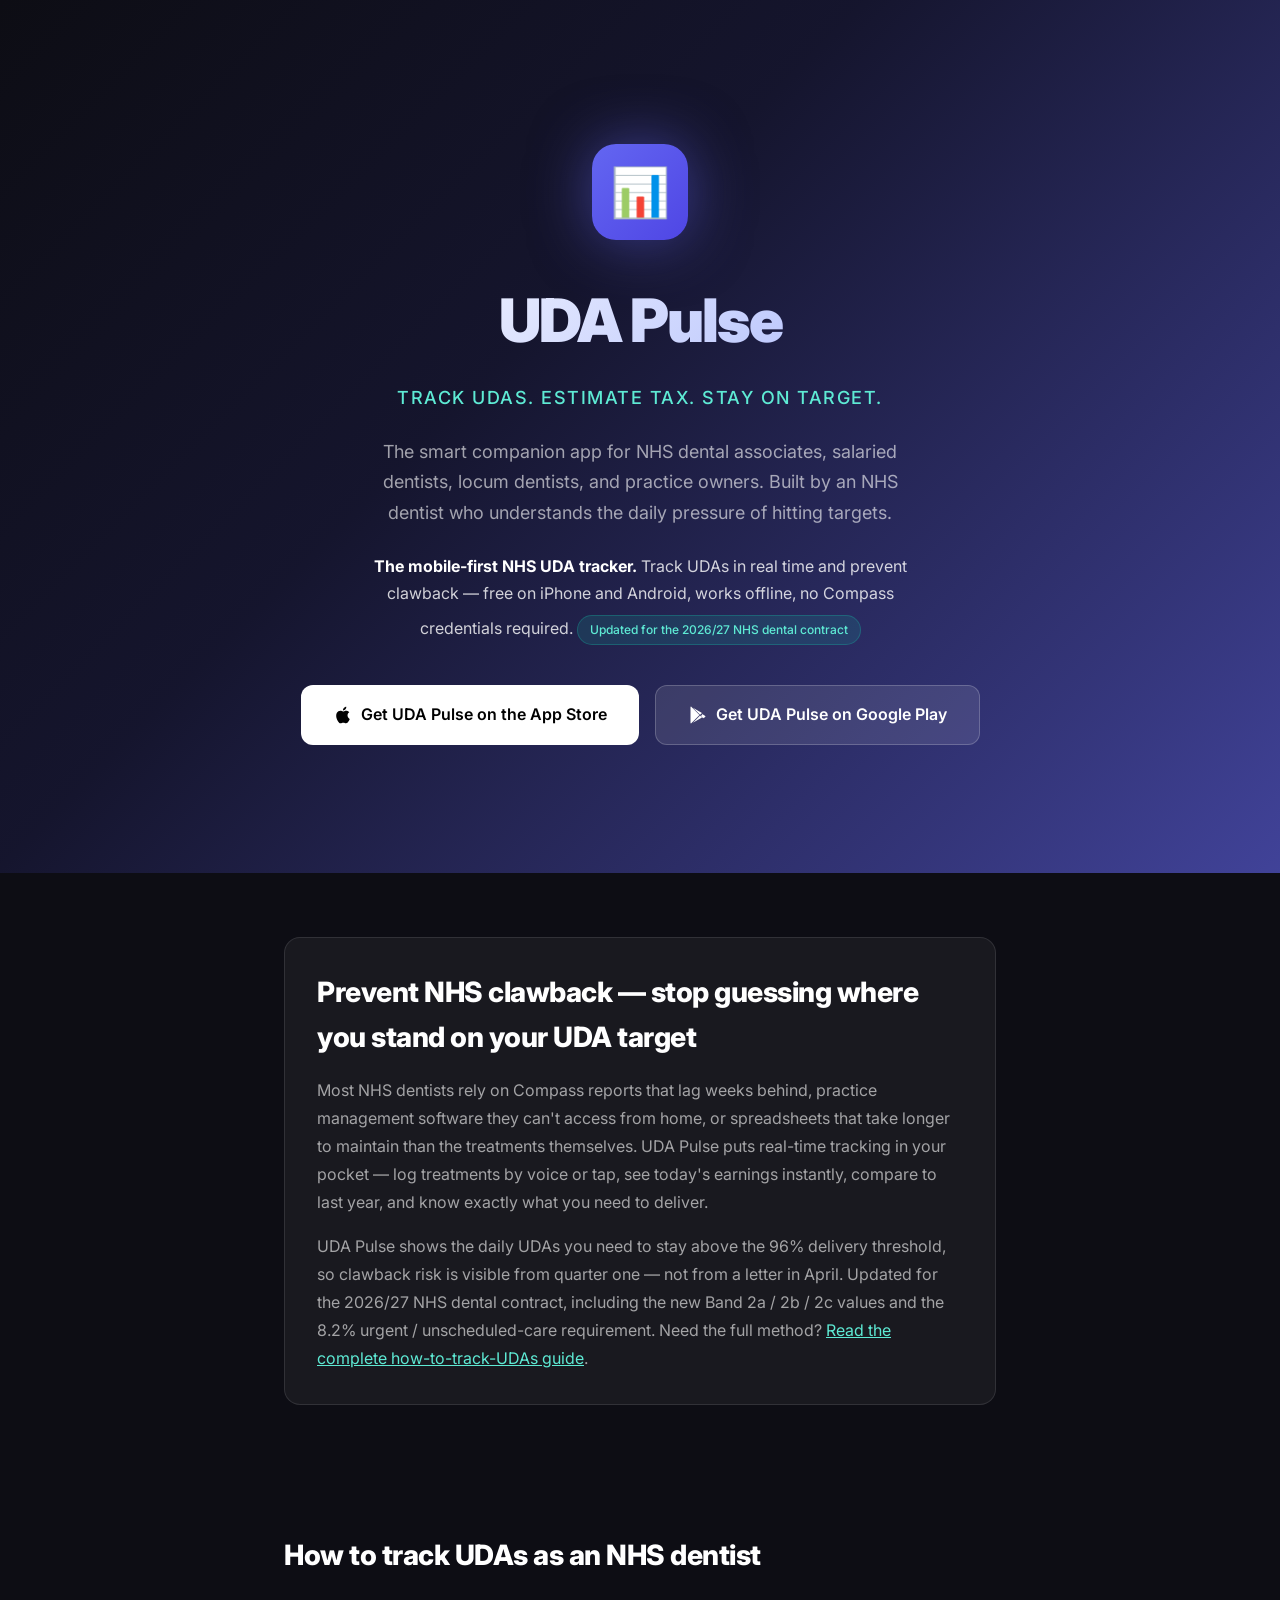
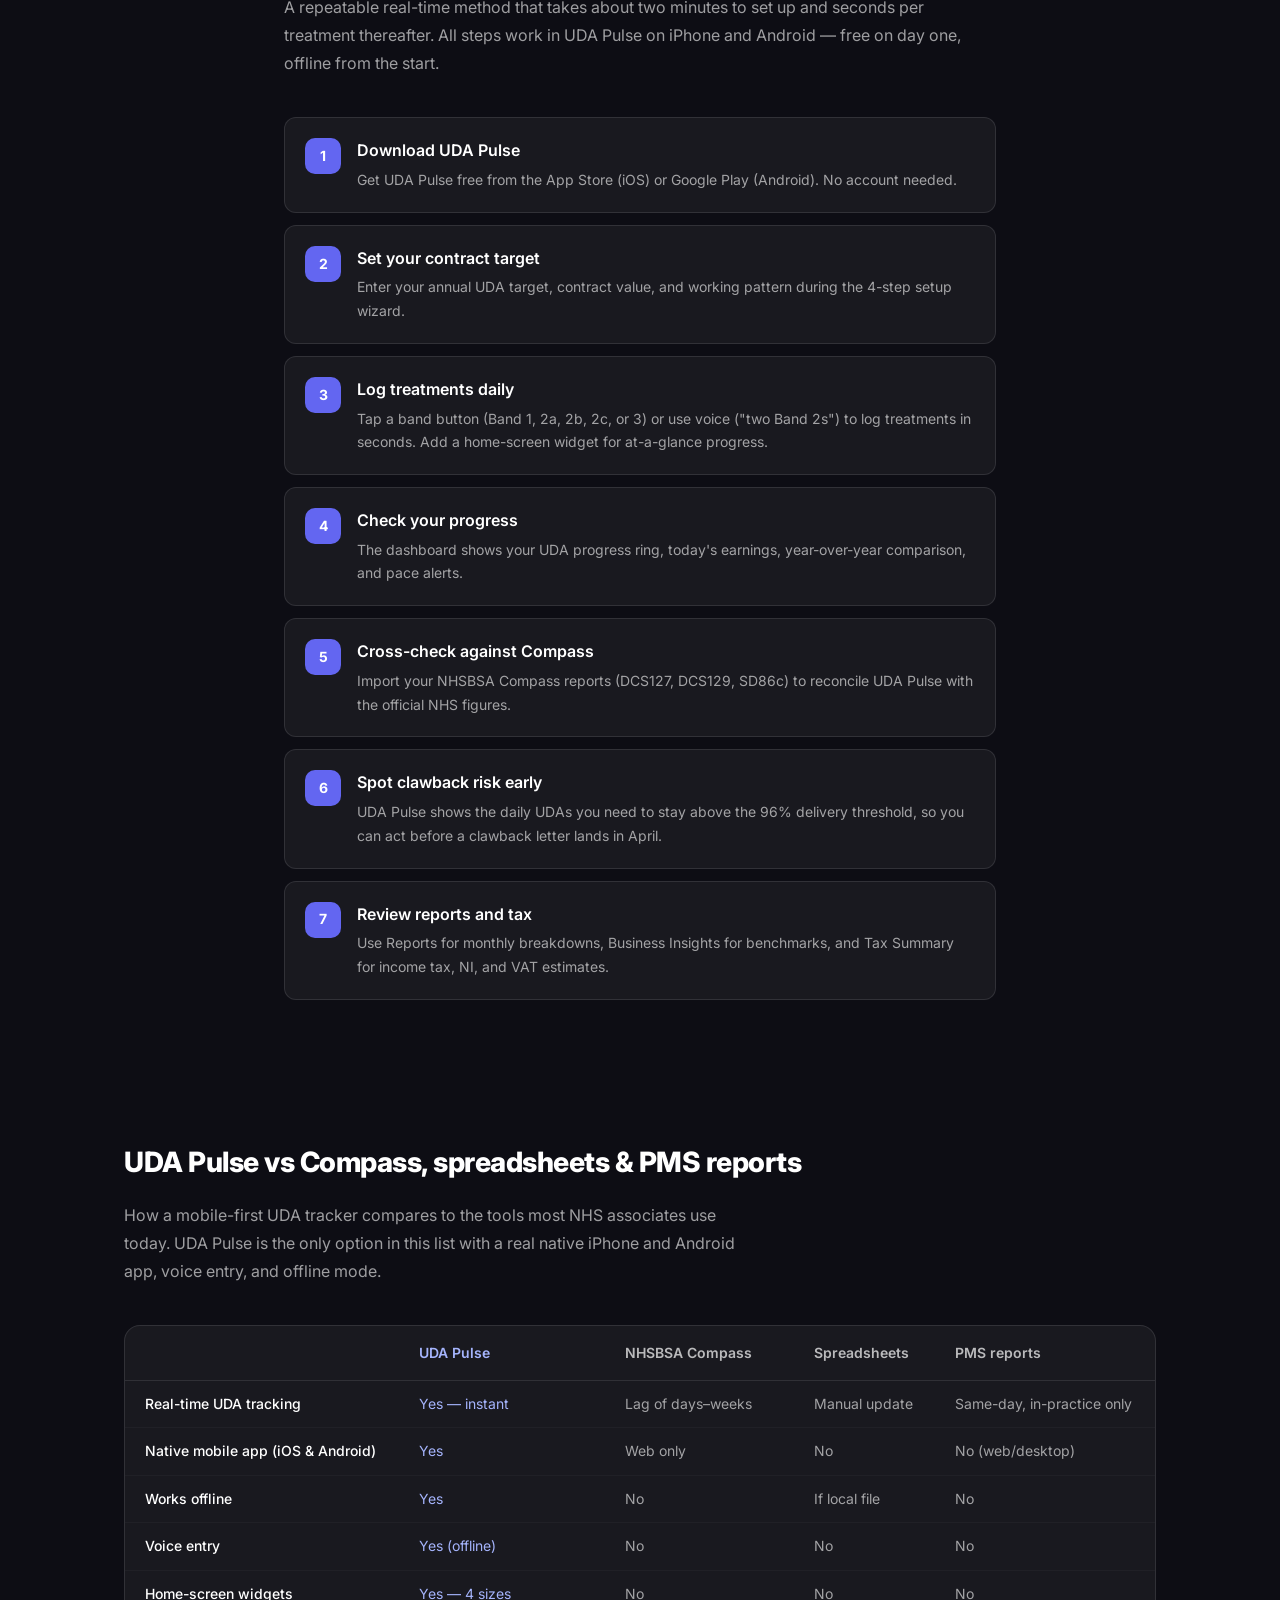
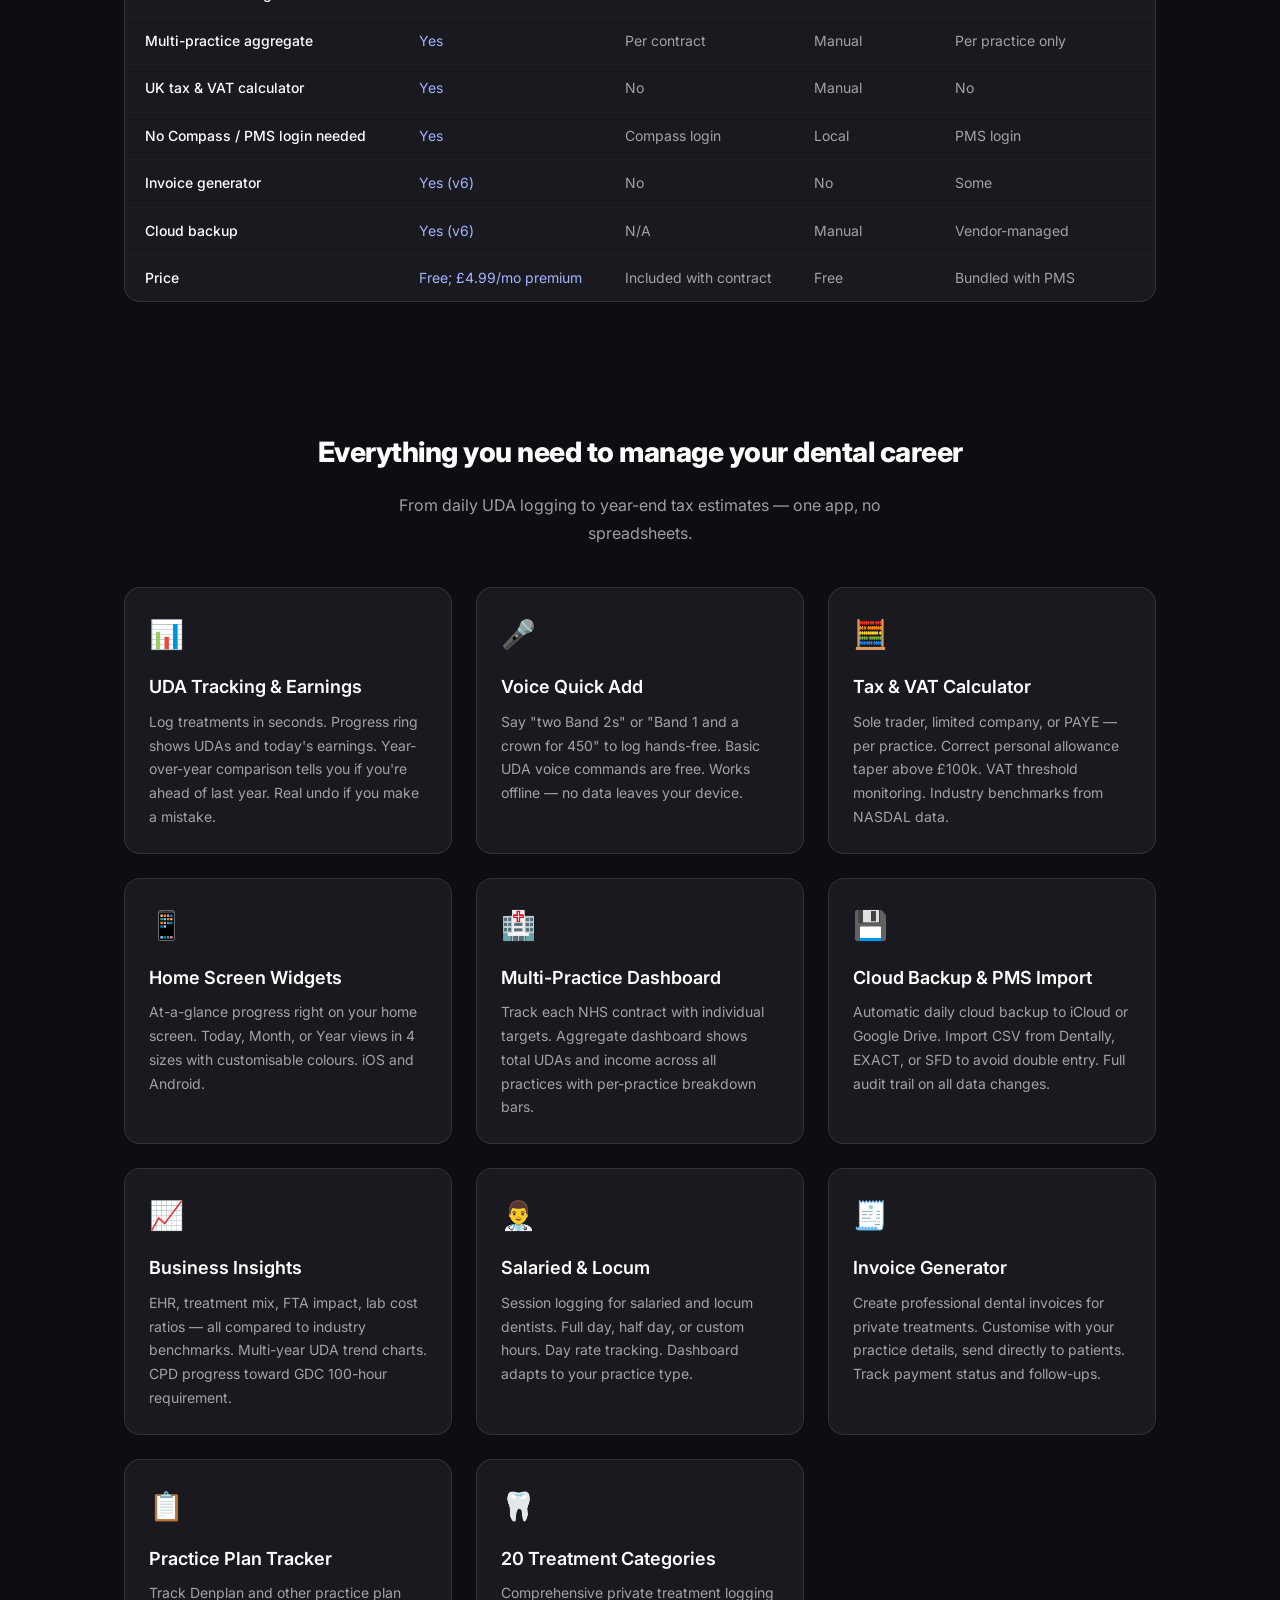
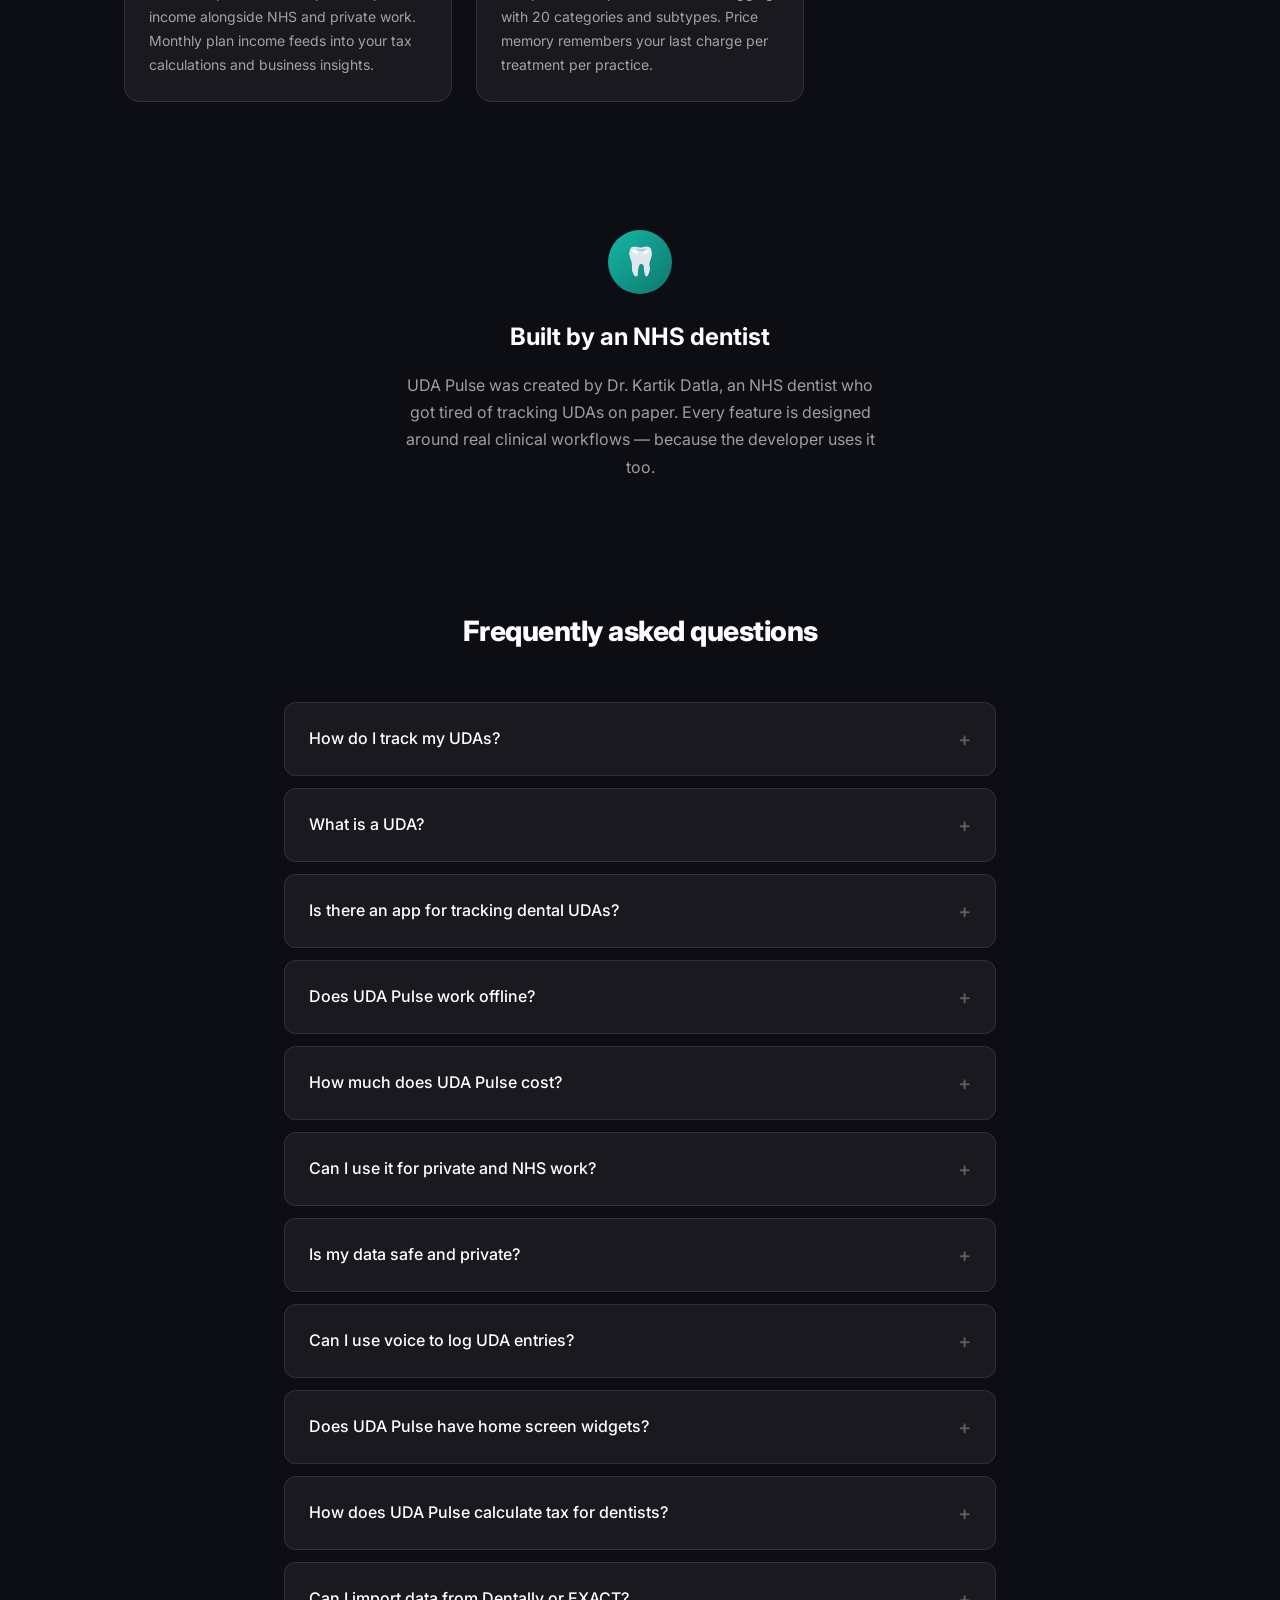
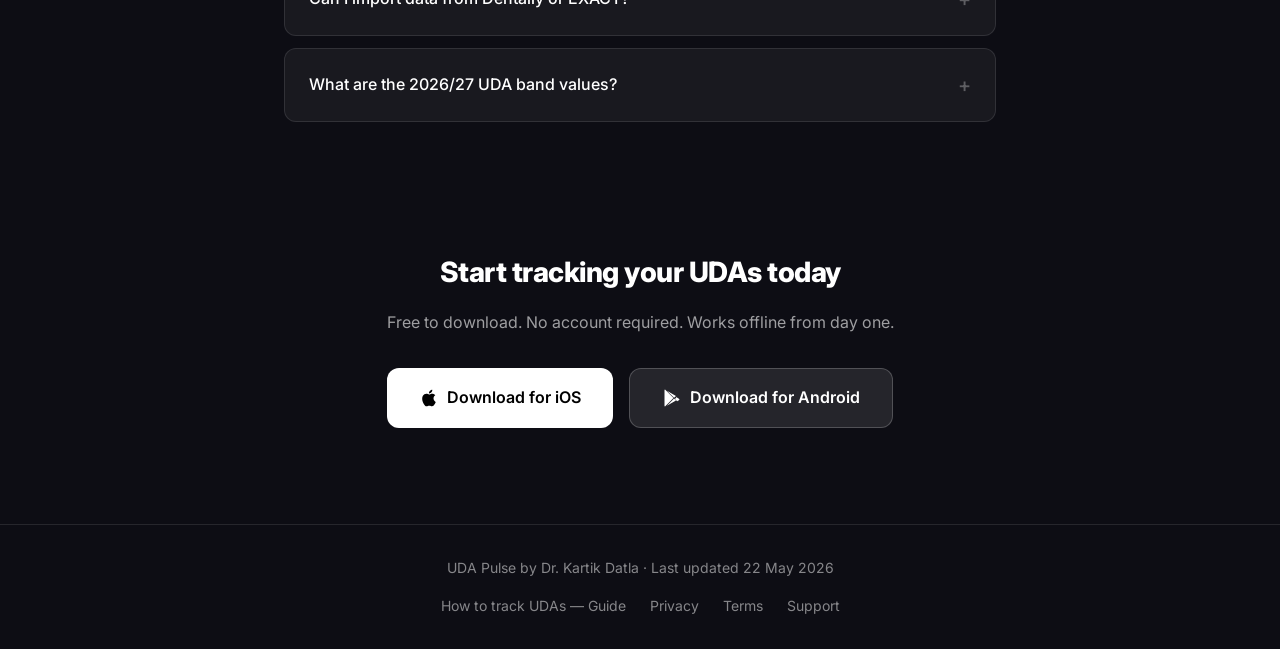
==== index.html @ 6c953e85 "feat: create standalone udapulse.co.uk website Static HTML site with landing page, user guide, priva" ====
<!DOCTYPE html>
<html lang="en-GB">
<head>
<meta charset="UTF-8">
<meta name="viewport" content="width=device-width, initial-scale=1.0">
<title>UDA Tracker for NHS Dentists — Track UDAs, Prevent Clawback | UDA Pulse</title>
<meta name="description" content="The free mobile-first UDA tracker for NHS dentists. Track UDAs in real time, prevent clawback, log treatments by voice, and estimate tax. iPhone & Android. Updated for the 2026/27 NHS dental contract.">
<meta name="keywords" content="UDA tracker, UDA tracker app, NHS UDA tracker, how to track UDAs, track UDAs, UDA tracking app, NHS dentist app, NHS UDA target tracker, dental UDA app, NHS clawback calculator, prevent UDA clawback, Compass UDA tracker, NHSBSA Compass, FP17 tracker, Units of Dental Activity, dental activity tracker, UDA calculator, NHS dental contract 2026, Band 2a Band 2b Band 2c UDA, dentist income tracker, locum dentist app, salaried dentist app, dental tax calculator UK, dentist voice entry, dental practice management, dentist tax estimation, dental CPD tracker, dental mileage tracker, dentist widget iOS Android, NASDAL benchmarks dental, Dentally EXACT import, dental invoice generator, practice plan tracker, Denplan tracker, dental cloud backup">
<link rel="canonical" href="https://udapulse.co.uk">

<!-- Open Graph -->
<meta property="og:title" content="UDA Tracker for NHS Dentists — Track UDAs, Prevent Clawback | UDA Pulse">
<meta property="og:description" content="The free mobile-first UDA tracker for NHS dentists. Track UDAs in real time, prevent clawback, log treatments by voice, and estimate tax. iPhone & Android. Updated for the 2026/27 NHS dental contract.">
<meta property="og:url" content="https://udapulse.co.uk">
<meta property="og:site_name" content="UDA Pulse">
<meta property="og:type" content="website">
<meta property="og:locale" content="en_GB">

<!-- Twitter Card -->
<meta name="twitter:card" content="summary_large_image">
<meta name="twitter:title" content="UDA Tracker for NHS Dentists — Track UDAs, Prevent Clawback | UDA Pulse">
<meta name="twitter:description" content="Free mobile-first UDA tracker: real-time UDA tracking, voice logging, home-screen widgets, and tax estimation. For NHS associates, locum & salaried dentists. iPhone & Android.">

<link rel="stylesheet" href="/css/style.css">

<!-- JSON-LD Structured Data -->
<script type="application/ld+json">
{
  "@context": "https://schema.org",
  "@type": "SoftwareApplication",
  "name": "UDA Pulse",
  "applicationCategory": "HealthApplication",
  "applicationSubCategory": "Medical",
  "softwareVersion": "6.0.0",
  "operatingSystem": "iOS",
  "downloadUrl": "https://apps.apple.com/us/app/uda-pulse/id6757474721",
  "installUrl": "https://apps.apple.com/us/app/uda-pulse/id6757474721",
  "author": {
    "@type": "Person",
    "name": "Dr. Kartik Datla",
    "jobTitle": "Dentist & Software Developer",
    "url": "https://udapulse.co.uk"
  },
  "description": "Free mobile app for NHS dentists to track UDA delivery with voice entry, home screen widgets, tax estimation (income tax, NI, VAT), industry benchmarks, invoices, practice plans, cloud backup, and 20 treatment categories. Supports NHS associates, locum dentists, salaried dentists, and mixed/private practitioners in England. Updated for 2026/27 NHS dental contract.",
  "offers": {
    "@type": "Offer",
    "price": "0",
    "priceCurrency": "GBP"
  },
  "featureList": [
    "UDA tracking with progress ring and today's earnings",
    "Voice Quick Add — say \"two Band 2s\" to log hands-free",
    "Tax calculator with personal allowance taper and VAT monitoring",
    "Home screen widgets in 4 sizes with custom colours",
    "Year-over-year comparison and multi-year trend charts",
    "Industry benchmarks from NASDAL data",
    "Automatic daily cloud backup with PMS CSV import",
    "Multi-practice dashboard with aggregate stats",
    "NHSBSA Compass report import",
    "Salaried and locum session logging",
    "Offline-first with local data storage",
    "Dental invoice generator",
    "Practice plan tracker (Denplan etc)",
    "20 private treatment categories",
    "Cloud backup and restore"
  ]
}
</script>
<script type="application/ld+json">
{
  "@context": "https://schema.org",
  "@type": "SoftwareApplication",
  "name": "UDA Pulse",
  "applicationCategory": "HealthApplication",
  "applicationSubCategory": "Medical",
  "softwareVersion": "6.0.0",
  "operatingSystem": "Android",
  "downloadUrl": "https://play.google.com/store/apps/details?id=com.kartikdatla.udapulse",
  "installUrl": "https://play.google.com/store/apps/details?id=com.kartikdatla.udapulse",
  "author": {
    "@type": "Person",
    "name": "Dr. Kartik Datla",
    "jobTitle": "Dentist & Software Developer",
    "url": "https://udapulse.co.uk"
  },
  "description": "Free mobile app for NHS dentists to track UDA delivery with voice entry, home screen widgets, tax estimation (income tax, NI, VAT), industry benchmarks, invoices, practice plans, cloud backup, and 20 treatment categories. Supports NHS associates, locum dentists, salaried dentists, and mixed/private practitioners in England. Updated for 2026/27 NHS dental contract.",
  "offers": {
    "@type": "Offer",
    "price": "0",
    "priceCurrency": "GBP"
  }
}
</script>
<script type="application/ld+json">
{
  "@context": "https://schema.org",
  "@type": "MobileApplication",
  "name": "UDA Pulse",
  "applicationCategory": "HealthApplication",
  "applicationSubCategory": "Medical",
  "softwareVersion": "6.0.0",
  "operatingSystem": "iOS, Android",
  "downloadUrl": ["https://apps.apple.com/us/app/uda-pulse/id6757474721", "https://play.google.com/store/apps/details?id=com.kartikdatla.udapulse"],
  "installUrl": ["https://apps.apple.com/us/app/uda-pulse/id6757474721", "https://play.google.com/store/apps/details?id=com.kartikdatla.udapulse"],
  "inLanguage": "en-GB",
  "author": {
    "@type": "Person",
    "name": "Dr. Kartik Datla",
    "jobTitle": "Dentist & Software Developer",
    "url": "https://udapulse.co.uk"
  },
  "audience": {
    "@type": "Audience",
    "audienceType": "NHS dental associates, locum dentists, salaried dentists, NHS practice owners"
  }
}
</script>
<script type="application/ld+json">
{
  "@context": "https://schema.org",
  "@type": "Organization",
  "@id": "https://udapulse.co.uk/#org",
  "name": "UDA Pulse",
  "url": "https://udapulse.co.uk",
  "logo": "https://udapulse.co.uk/icon.png",
  "sameAs": ["https://apps.apple.com/us/app/uda-pulse/id6757474721", "https://play.google.com/store/apps/details?id=com.kartikdatla.udapulse"],
  "founder": {
    "@type": "Person",
    "name": "Dr. Kartik Datla",
    "jobTitle": "NHS Dentist & Software Developer",
    "url": "https://udapulse.co.uk"
  }
}
</script>
<script type="application/ld+json">
{
  "@context": "https://schema.org",
  "@type": "BreadcrumbList",
  "itemListElement": [
    {"@type": "ListItem", "position": 1, "name": "Home", "item": "https://udapulse.co.uk/"}
  ]
}
</script>
<script type="application/ld+json">
{
  "@context": "https://schema.org",
  "@type": "FAQPage",
  "mainEntity": [
    {
      "@type": "Question",
      "name": "How do I track my UDAs?",
      "acceptedAnswer": {
        "@type": "Answer",
        "text": "Download UDA Pulse for free on iOS or Android. Set your annual UDA target and contract details, then log each treatment as you complete it. The app calculates your UDA delivery in real time with a progress ring showing where you stand against your target."
      }
    },
    {
      "@type": "Question",
      "name": "What is a UDA?",
      "acceptedAnswer": {
        "@type": "Answer",
        "text": "A Unit of Dental Activity (UDA) is the measure used by the NHS to value dental treatments in England. Band 1 treatments generate 1 UDA, Band 2 generates 3 UDAs (with Band 2a/2b/2c sub-bands introduced from 25 November 2022), and Band 3 generates 12 UDAs. NHS dental associates are typically contracted to deliver a set number of UDAs per year."
      }
    },
    {
      "@type": "Question",
      "name": "Is there an app for tracking dental UDAs?",
      "acceptedAnswer": {
        "@type": "Answer",
        "text": "Yes. UDA Pulse is a free mobile app built specifically for NHS dentists to track UDA delivery. It supports NHS associates, locum dentists, salaried dentists, and mixed/private practitioners. Available on both iOS (App Store) and Android (Google Play)."
      }
    },
    {
      "@type": "Question",
      "name": "Does UDA Pulse work offline?",
      "acceptedAnswer": {
        "@type": "Answer",
        "text": "Yes. UDA Pulse stores all data locally on your device with no account or internet connection required. Your data never leaves your phone. You can export reports as CSV or PDF at any time."
      }
    },
    {
      "@type": "Question",
      "name": "How much does UDA Pulse cost?",
      "acceptedAnswer": {
        "@type": "Answer",
        "text": "UDA Pulse is free to download and use. Core features including UDA logging, voice entry for NHS bands, dashboard with today's earnings, and expense tracking are all free. Premium features like multi-practice, business insights, industry benchmarks, automatic backup, and PMS import are available for \u00a34.99/month."
      }
    },
    {
      "@type": "Question",
      "name": "Can I use it for private and NHS work?",
      "acceptedAnswer": {
        "@type": "Answer",
        "text": "Yes. UDA Pulse supports NHS, mixed, and private practice types. Track private income alongside NHS UDA delivery, log expenses by HMRC category, and get separate tax calculations for each practice based on your entity type."
      }
    },
    {
      "@type": "Question",
      "name": "Is my data safe and private?",
      "acceptedAnswer": {
        "@type": "Answer",
        "text": "Yes. All data is stored locally on your device — nothing is sent to the cloud. No account is required and no patient data is collected. Premium users get automatic daily backups to their device's cloud-synced folder (iCloud/Google Drive). UDA Pulse complies with UK GDPR. You can export or delete your data at any time."
      }
    },
    {
      "@type": "Question",
      "name": "Can I use voice to log UDA entries?",
      "acceptedAnswer": {
        "@type": "Answer",
        "text": "Yes. UDA Pulse has built-in voice entry that works offline. Say \"Band 2\" or \"three Band 1s\" to log NHS treatments hands-free. Basic UDA voice commands are free for all users. Premium unlocks voice for private entries and batch commands like \"two Band 2s and a crown for 450\"."
      }
    },
    {
      "@type": "Question",
      "name": "Does UDA Pulse have home screen widgets?",
      "acceptedAnswer": {
        "@type": "Answer",
        "text": "Yes. UDA Pulse offers home screen widgets for both iOS and Android in 4 sizes. Choose between Today, This Month, or This Year views. Widgets show your UDA progress ring, earnings, and pace status. Colours are fully customisable. Tap any widget to open the app."
      }
    },
    {
      "@type": "Question",
      "name": "How does UDA Pulse calculate tax for dentists?",
      "acceptedAnswer": {
        "@type": "Answer",
        "text": "UDA Pulse calculates UK income tax, National Insurance Class 2 and 4, and student loan repayments from your logged NHS and private income. It supports sole trader, limited company (with corporation tax and dividends), and PAYE entity types per practice. The personal allowance taper is correctly applied above \u00a3100k. VAT threshold monitoring alerts you when approaching the \u00a390k registration threshold."
      }
    },
    {
      "@type": "Question",
      "name": "Can I import data from Dentally or EXACT?",
      "acceptedAnswer": {
        "@type": "Answer",
        "text": "Yes. UDA Pulse can import CSV exports from Dentally, EXACT (Software of Excellence), and SFD (Software for Dentists). The parser auto-detects the format from column headers and maps Band, Date, Patient, and Amount fields automatically."
      }
    },
    {
      "@type": "Question",
      "name": "What are the 2026/27 UDA band values?",
      "acceptedAnswer": {
        "@type": "Answer",
        "text": "Under the April 2026 NHS dental contract: Band 1 = 1 UDA (exam, scale & polish, prevention), Band 2a = 3 UDA (1-2 fillings, simple extractions), Band 2b = 5 UDA (multiple fillings, anterior endo), Band 2c = 7 UDA (molar endo, surgical extractions), Band 3 = 12 UDA (crowns, bridges, dentures), Urgent = flat fee. Fissure sealants were reclassified: 1-2 teeth = 3 UDA, 3+ teeth = 5 UDA."
      }
    }
  ]
}
</script>
<script type="application/ld+json">
{
  "@context": "https://schema.org",
  "@type": "HowTo",
  "name": "How to Track UDAs as an NHS Dentist",
  "description": "A step-by-step guide to tracking NHS Units of Dental Activity in real time and preventing clawback using the UDA Pulse app.",
  "totalTime": "PT2M",
  "tool": [{"@type": "HowToTool", "name": "UDA Pulse mobile app (free, iOS & Android)"}],
  "step": [
    {"@type": "HowToStep", "position": 1, "name": "Download UDA Pulse", "text": "Get UDA Pulse free from the App Store (iOS) or Google Play (Android). No account needed."},
    {"@type": "HowToStep", "position": 2, "name": "Set your contract target", "text": "Enter your annual UDA target, contract value, and working pattern during the 4-step setup wizard."},
    {"@type": "HowToStep", "position": 3, "name": "Log treatments daily", "text": "Tap a band button (Band 1, 2a, 2b, 2c, or 3) or use voice (\"two Band 2s\") to log treatments in seconds. Add a home-screen widget for at-a-glance progress."},
    {"@type": "HowToStep", "position": 4, "name": "Check your progress", "text": "The dashboard shows your UDA progress ring, today's earnings, year-over-year comparison, and pace alerts."},
    {"@type": "HowToStep", "position": 5, "name": "Cross-check against Compass", "text": "Import your NHSBSA Compass reports (DCS127, DCS129, SD86c) to reconcile UDA Pulse with the official NHS figures."},
    {"@type": "HowToStep", "position": 6, "name": "Spot clawback risk early", "text": "UDA Pulse shows the daily UDAs you need to stay above the 96% delivery threshold, so you can act before a clawback letter lands in April."},
    {"@type": "HowToStep", "position": 7, "name": "Review reports and tax", "text": "Use Reports for monthly breakdowns, Business Insights for benchmarks, and Tax Summary for income tax, NI, and VAT estimates."}
  ]
}
</script>
</head>
<body>
  <!-- Hero -->
  <section class="hero">
    <div class="hero-bg"></div>
    <div class="hero-content">
      <div class="hero-icon">📊</div>
      <h1>UDA Pulse</h1>
      <p class="hero-tagline">Track UDAs. Estimate Tax. Stay on Target.</p>
      <p class="hero-desc">
        The smart companion app for NHS dental associates, salaried dentists,
        locum dentists, and practice owners. Built by an NHS dentist who
        understands the daily pressure of hitting targets.
      </p>
      <p class="hero-highlight">
        <strong>The mobile-first NHS UDA tracker.</strong>
        Track UDAs in real time and prevent clawback — free on iPhone and Android,
        works offline, no Compass credentials required.
        <span class="badge-pill">Updated for the 2026/27 NHS dental contract</span>
      </p>
      <div class="btn-group">
        <a href="https://apps.apple.com/us/app/uda-pulse/id6757474721" target="_blank" rel="noopener noreferrer" aria-label="Get the UDA tracker on the App Store" class="btn btn-primary">
          <svg viewBox="0 0 24 24" fill="currentColor" aria-hidden="true"><path d="M18.71 19.5c-.83 1.24-1.71 2.45-3.05 2.47-1.34.03-1.77-.79-3.29-.79-1.53 0-2 .77-3.27.82-1.31.05-2.3-1.32-3.14-2.53C4.25 17 2.94 12.45 4.7 9.39c.87-1.52 2.43-2.48 4.12-2.51 1.28-.02 2.5.87 3.29.87.78 0 2.26-1.07 3.8-.91.65.03 2.47.26 3.64 1.98-.09.06-2.17 1.28-2.15 3.81.03 3.02 2.65 4.03 2.68 4.04-.03.07-.42 1.44-1.38 2.83M13 3.5c.73-.83 1.94-1.46 2.94-1.5.13 1.17-.34 2.35-1.04 3.19-.69.85-1.83 1.51-2.95 1.42-.15-1.15.41-2.35 1.05-3.11"/></svg>
          Get UDA Pulse on the App Store
        </a>
        <a href="https://play.google.com/store/apps/details?id=com.kartikdatla.udapulse" target="_blank" rel="noopener noreferrer" aria-label="Get the UDA tracker on Google Play" class="btn btn-secondary">
          <svg viewBox="0 0 24 24" fill="currentColor" aria-hidden="true"><path d="M3.61 1.814L13.793 12 3.61 22.186a.996.996 0 01-.61-.92V2.734a1 1 0 01.61-.92zM14.5 12.707l2.302 2.302-10.937 6.333L14.5 12.707zm3.476-1.2l2.296 1.326a1 1 0 010 1.732l-2.157 1.246-2.553-2.553 2.414-2.75zM5.865 3.158l10.937 6.333L14.5 11.793 5.865 3.158z"/></svg>
          Get UDA Pulse on Google Play
        </a>
      </div>
    </div>
  </section>

  <!-- Problem Statement -->
  <section>
    <div class="container">
      <div class="card">
        <h2 class="section-title">Prevent NHS clawback — stop guessing where you stand on your UDA target</h2>
        <p style="color: var(--text-secondary); line-height: 1.75; margin-bottom: 16px;">
          Most NHS dentists rely on Compass reports that lag weeks behind, practice
          management software they can't access from home, or spreadsheets that
          take longer to maintain than the treatments themselves. UDA Pulse puts
          real-time tracking in your pocket — log treatments by voice or tap, see
          today's earnings instantly, compare to last year, and know exactly
          what you need to deliver.
        </p>
        <p style="color: var(--text-secondary); line-height: 1.75;">
          UDA Pulse shows the daily UDAs you need to stay above the 96% delivery
          threshold, so clawback risk is visible from quarter one — not from a letter
          in April. Updated for the 2026/27 NHS dental contract, including the new
          Band 2a / 2b / 2c values and the 8.2% urgent / unscheduled-care
          requirement. Need the full method?
          <a href="/guide/" style="text-decoration: underline;">Read the complete how-to-track-UDAs guide</a>.
        </p>
      </div>
    </div>
  </section>

  <!-- How to Track UDAs -->
  <section id="how-to-track-udas">
    <div class="container">
      <h2 class="section-title">How to track UDAs as an NHS dentist</h2>
      <p class="section-subtitle">
        A repeatable real-time method that takes about two minutes to set up and
        seconds per treatment thereafter. All steps work in UDA Pulse on iPhone and
        Android — free on day one, offline from the start.
      </p>
      <ol class="steps-list">
        <li class="step-item">
          <span class="step-number">1</span>
          <div class="step-content">
            <h3>Download UDA Pulse</h3>
            <p>Get UDA Pulse free from the App Store (iOS) or Google Play (Android). No account needed.</p>
          </div>
        </li>
        <li class="step-item">
          <span class="step-number">2</span>
          <div class="step-content">
            <h3>Set your contract target</h3>
            <p>Enter your annual UDA target, contract value, and working pattern during the 4-step setup wizard.</p>
          </div>
        </li>
        <li class="step-item">
          <span class="step-number">3</span>
          <div class="step-content">
            <h3>Log treatments daily</h3>
            <p>Tap a band button (Band 1, 2a, 2b, 2c, or 3) or use voice ("two Band 2s") to log treatments in seconds. Add a home-screen widget for at-a-glance progress.</p>
          </div>
        </li>
        <li class="step-item">
          <span class="step-number">4</span>
          <div class="step-content">
            <h3>Check your progress</h3>
            <p>The dashboard shows your UDA progress ring, today's earnings, year-over-year comparison, and pace alerts.</p>
          </div>
        </li>
        <li class="step-item">
          <span class="step-number">5</span>
          <div class="step-content">
            <h3>Cross-check against Compass</h3>
            <p>Import your NHSBSA Compass reports (DCS127, DCS129, SD86c) to reconcile UDA Pulse with the official NHS figures.</p>
          </div>
        </li>
        <li class="step-item">
          <span class="step-number">6</span>
          <div class="step-content">
            <h3>Spot clawback risk early</h3>
            <p>UDA Pulse shows the daily UDAs you need to stay above the 96% delivery threshold, so you can act before a clawback letter lands in April.</p>
          </div>
        </li>
        <li class="step-item">
          <span class="step-number">7</span>
          <div class="step-content">
            <h3>Review reports and tax</h3>
            <p>Use Reports for monthly breakdowns, Business Insights for benchmarks, and Tax Summary for income tax, NI, and VAT estimates.</p>
          </div>
        </li>
      </ol>
    </div>
  </section>

  <!-- Comparison -->
  <section id="comparison">
    <div class="container-wide">
      <h2 class="section-title">UDA Pulse vs Compass, spreadsheets &amp; PMS reports</h2>
      <p class="section-subtitle" style="max-width: 640px;">
        How a mobile-first UDA tracker compares to the tools most NHS associates use
        today. UDA Pulse is the only option in this list with a real native iPhone
        and Android app, voice entry, and offline mode.
      </p>
      <div class="comparison-wrapper">
        <table class="comparison-table">
          <thead>
            <tr>
              <th></th>
              <th class="highlight">UDA Pulse</th>
              <th>NHSBSA Compass</th>
              <th>Spreadsheets</th>
              <th>PMS reports</th>
            </tr>
          </thead>
          <tbody>
            <tr><td>Real-time UDA tracking</td><td>Yes — instant</td><td>Lag of days–weeks</td><td>Manual update</td><td>Same-day, in-practice only</td></tr>
            <tr><td>Native mobile app (iOS & Android)</td><td>Yes</td><td>Web only</td><td>No</td><td>No (web/desktop)</td></tr>
            <tr><td>Works offline</td><td>Yes</td><td>No</td><td>If local file</td><td>No</td></tr>
            <tr><td>Voice entry</td><td>Yes (offline)</td><td>No</td><td>No</td><td>No</td></tr>
            <tr><td>Home-screen widgets</td><td>Yes — 4 sizes</td><td>No</td><td>No</td><td>No</td></tr>
            <tr><td>Multi-practice aggregate</td><td>Yes</td><td>Per contract</td><td>Manual</td><td>Per practice only</td></tr>
            <tr><td>UK tax & VAT calculator</td><td>Yes</td><td>No</td><td>Manual</td><td>No</td></tr>
            <tr><td>No Compass / PMS login needed</td><td>Yes</td><td>Compass login</td><td>Local</td><td>PMS login</td></tr>
            <tr><td>Invoice generator</td><td>Yes (v6)</td><td>No</td><td>No</td><td>Some</td></tr>
            <tr><td>Cloud backup</td><td>Yes (v6)</td><td>N/A</td><td>Manual</td><td>Vendor-managed</td></tr>
            <tr><td>Price</td><td>Free; &pound;4.99/mo premium</td><td>Included with contract</td><td>Free</td><td>Bundled with PMS</td></tr>
          </tbody>
        </table>
      </div>
    </div>
  </section>

  <!-- Features -->
  <section>
    <div class="container-wide">
      <h2 class="section-title" style="text-align: center;">Everything you need to manage your dental career</h2>
      <p class="section-subtitle" style="text-align: center; max-width: 560px; margin-left: auto; margin-right: auto;">
        From daily UDA logging to year-end tax estimates — one app, no spreadsheets.
      </p>
      <div class="feature-grid">
        <div class="feature-card">
          <div class="icon">📊</div>
          <h3>UDA Tracking & Earnings</h3>
          <p>Log treatments in seconds. Progress ring shows UDAs and today's earnings. Year-over-year comparison tells you if you're ahead of last year. Real undo if you make a mistake.</p>
        </div>
        <div class="feature-card">
          <div class="icon">🎤</div>
          <h3>Voice Quick Add</h3>
          <p>Say "two Band 2s" or "Band 1 and a crown for 450" to log hands-free. Basic UDA voice commands are free. Works offline — no data leaves your device.</p>
        </div>
        <div class="feature-card">
          <div class="icon">🧮</div>
          <h3>Tax & VAT Calculator</h3>
          <p>Sole trader, limited company, or PAYE — per practice. Correct personal allowance taper above &pound;100k. VAT threshold monitoring. Industry benchmarks from NASDAL data.</p>
        </div>
        <div class="feature-card">
          <div class="icon">📱</div>
          <h3>Home Screen Widgets</h3>
          <p>At-a-glance progress right on your home screen. Today, Month, or Year views in 4 sizes with customisable colours. iOS and Android.</p>
        </div>
        <div class="feature-card">
          <div class="icon">🏥</div>
          <h3>Multi-Practice Dashboard</h3>
          <p>Track each NHS contract with individual targets. Aggregate dashboard shows total UDAs and income across all practices with per-practice breakdown bars.</p>
        </div>
        <div class="feature-card">
          <div class="icon">💾</div>
          <h3>Cloud Backup & PMS Import</h3>
          <p>Automatic daily cloud backup to iCloud or Google Drive. Import CSV from Dentally, EXACT, or SFD to avoid double entry. Full audit trail on all data changes.</p>
        </div>
        <div class="feature-card">
          <div class="icon">📈</div>
          <h3>Business Insights</h3>
          <p>EHR, treatment mix, FTA impact, lab cost ratios — all compared to industry benchmarks. Multi-year UDA trend charts. CPD progress toward GDC 100-hour requirement.</p>
        </div>
        <div class="feature-card">
          <div class="icon">👨‍⚕️</div>
          <h3>Salaried & Locum</h3>
          <p>Session logging for salaried and locum dentists. Full day, half day, or custom hours. Day rate tracking. Dashboard adapts to your practice type.</p>
        </div>
        <div class="feature-card">
          <div class="icon">🧾</div>
          <h3>Invoice Generator</h3>
          <p>Create professional dental invoices for private treatments. Customise with your practice details, send directly to patients. Track payment status and follow-ups.</p>
        </div>
        <div class="feature-card">
          <div class="icon">📋</div>
          <h3>Practice Plan Tracker</h3>
          <p>Track Denplan and other practice plan income alongside NHS and private work. Monthly plan income feeds into your tax calculations and business insights.</p>
        </div>
        <div class="feature-card">
          <div class="icon">🦷</div>
          <h3>20 Treatment Categories</h3>
          <p>Comprehensive private treatment logging with 20 categories and subtypes. Price memory remembers your last charge per treatment per practice.</p>
        </div>
      </div>
    </div>
  </section>

  <!-- Built by a Dentist -->
  <section class="built-by">
    <div class="built-by-icon">🦷</div>
    <h2>Built by an NHS dentist</h2>
    <p>
      UDA Pulse was created by Dr. Kartik Datla, an NHS dentist who got tired of
      tracking UDAs on paper. Every feature is designed around real clinical
      workflows — because the developer uses it too.
    </p>
  </section>

  <!-- FAQ -->
  <section>
    <div class="container">
      <h2 class="section-title" style="text-align: center; margin-bottom: 48px;">Frequently asked questions</h2>
      <div class="faq-list">
        <details>
          <summary>How do I track my UDAs?</summary>
          <div class="faq-answer">Download UDA Pulse for free on iOS or Android. Set your annual UDA target and contract details, then log each treatment as you complete it. The app calculates your UDA delivery in real time with a progress ring showing where you stand against your target.</div>
        </details>
        <details>
          <summary>What is a UDA?</summary>
          <div class="faq-answer">A Unit of Dental Activity (UDA) is the measure used by the NHS to value dental treatments in England. Band 1 treatments generate 1 UDA, Band 2 generates 3 UDAs (with Band 2a/2b/2c sub-bands introduced from 25 November 2022), and Band 3 generates 12 UDAs. NHS dental associates are typically contracted to deliver a set number of UDAs per year. See the LDC explainer at ldc.org.uk/what-is-a-uda and the NHSBSA Band 2 guidance at nhsbsa.nhs.uk for the official definitions, and the BDA UDA Value Checker at bda.org for value benchmarks.</div>
        </details>
        <details>
          <summary>Is there an app for tracking dental UDAs?</summary>
          <div class="faq-answer">Yes. UDA Pulse is a free mobile app built specifically for NHS dentists to track UDA delivery. It supports NHS associates, locum dentists, salaried dentists, and mixed/private practitioners. Available on both iOS (App Store) and Android (Google Play).</div>
        </details>
        <details>
          <summary>Does UDA Pulse work offline?</summary>
          <div class="faq-answer">Yes. UDA Pulse stores all data locally on your device with no account or internet connection required. Your data never leaves your phone. You can export reports as CSV or PDF at any time.</div>
        </details>
        <details>
          <summary>How much does UDA Pulse cost?</summary>
          <div class="faq-answer">UDA Pulse is free to download and use. Core features including UDA logging, voice entry for NHS bands, dashboard with today's earnings, and expense tracking are all free. Premium features like multi-practice, business insights, industry benchmarks, automatic backup, and PMS import are available for &pound;4.99/month.</div>
        </details>
        <details>
          <summary>Can I use it for private and NHS work?</summary>
          <div class="faq-answer">Yes. UDA Pulse supports NHS, mixed, and private practice types. Track private income alongside NHS UDA delivery, log expenses by HMRC category, and get separate tax calculations for each practice based on your entity type.</div>
        </details>
        <details>
          <summary>Is my data safe and private?</summary>
          <div class="faq-answer">Yes. All data is stored locally on your device — nothing is sent to the cloud. No account is required and no patient data is collected. Premium users get automatic daily backups to their device's cloud-synced folder (iCloud/Google Drive). UDA Pulse complies with UK GDPR. You can export or delete your data at any time.</div>
        </details>
        <details>
          <summary>Can I use voice to log UDA entries?</summary>
          <div class="faq-answer">Yes. UDA Pulse has built-in voice entry that works offline. Say "Band 2" or "three Band 1s" to log NHS treatments hands-free. Basic UDA voice commands are free for all users. Premium unlocks voice for private entries and batch commands like "two Band 2s and a crown for 450".</div>
        </details>
        <details>
          <summary>Does UDA Pulse have home screen widgets?</summary>
          <div class="faq-answer">Yes. UDA Pulse offers home screen widgets for both iOS and Android in 4 sizes. Choose between Today, This Month, or This Year views. Widgets show your UDA progress ring, earnings, and pace status. Colours are fully customisable. Tap any widget to open the app.</div>
        </details>
        <details>
          <summary>How does UDA Pulse calculate tax for dentists?</summary>
          <div class="faq-answer">UDA Pulse calculates UK income tax, National Insurance Class 2 and 4, and student loan repayments from your logged NHS and private income. It supports sole trader, limited company (with corporation tax and dividends), and PAYE entity types per practice. The personal allowance taper is correctly applied above &pound;100k. VAT threshold monitoring alerts you when approaching the &pound;90k registration threshold.</div>
        </details>
        <details>
          <summary>Can I import data from Dentally or EXACT?</summary>
          <div class="faq-answer">Yes. UDA Pulse can import CSV exports from Dentally, EXACT (Software of Excellence), and SFD (Software for Dentists). The parser auto-detects the format from column headers and maps Band, Date, Patient, and Amount fields automatically. This eliminates the need to re-enter data that already exists in your practice management system.</div>
        </details>
        <details>
          <summary>What are the 2026/27 UDA band values?</summary>
          <div class="faq-answer">Under the April 2026 NHS dental contract: Band 1 = 1 UDA (exam, scale & polish, prevention), Band 2a = 3 UDA (1-2 fillings, simple extractions), Band 2b = 5 UDA (multiple fillings, anterior endo), Band 2c = 7 UDA (molar endo, surgical extractions), Band 3 = 12 UDA (crowns, bridges, dentures), Urgent = flat fee. Fissure sealants were reclassified: 1-2 teeth = 3 UDA, 3+ teeth = 5 UDA.</div>
        </details>
      </div>
    </div>
  </section>

  <!-- Final CTA -->
  <section style="text-align: center; padding-bottom: 96px;">
    <div class="container">
      <h2 class="section-title">Start tracking your UDAs today</h2>
      <p style="color: var(--text-secondary); margin-bottom: 32px;">
        Free to download. No account required. Works offline from day one.
      </p>
      <div class="btn-group">
        <a href="https://apps.apple.com/us/app/uda-pulse/id6757474721" target="_blank" rel="noopener noreferrer" class="btn btn-primary">
          <svg viewBox="0 0 24 24" fill="currentColor" aria-hidden="true"><path d="M18.71 19.5c-.83 1.24-1.71 2.45-3.05 2.47-1.34.03-1.77-.79-3.29-.79-1.53 0-2 .77-3.27.82-1.31.05-2.3-1.32-3.14-2.53C4.25 17 2.94 12.45 4.7 9.39c.87-1.52 2.43-2.48 4.12-2.51 1.28-.02 2.5.87 3.29.87.78 0 2.26-1.07 3.8-.91.65.03 2.47.26 3.64 1.98-.09.06-2.17 1.28-2.15 3.81.03 3.02 2.65 4.03 2.68 4.04-.03.07-.42 1.44-1.38 2.83M13 3.5c.73-.83 1.94-1.46 2.94-1.5.13 1.17-.34 2.35-1.04 3.19-.69.85-1.83 1.51-2.95 1.42-.15-1.15.41-2.35 1.05-3.11"/></svg>
          Download for iOS
        </a>
        <a href="https://play.google.com/store/apps/details?id=com.kartikdatla.udapulse" target="_blank" rel="noopener noreferrer" class="btn btn-secondary">
          <svg viewBox="0 0 24 24" fill="currentColor" aria-hidden="true"><path d="M3.61 1.814L13.793 12 3.61 22.186a.996.996 0 01-.61-.92V2.734a1 1 0 01.61-.92zM14.5 12.707l2.302 2.302-10.937 6.333L14.5 12.707zm3.476-1.2l2.296 1.326a1 1 0 010 1.732l-2.157 1.246-2.553-2.553 2.414-2.75zM5.865 3.158l10.937 6.333L14.5 11.793 5.865 3.158z"/></svg>
          Download for Android
        </a>
      </div>
    </div>
  </section>

  <!-- Footer -->
  <footer class="site-footer">
    <div class="inner">
      <p>
        UDA Pulse by Dr. Kartik Datla &middot;
        <time datetime="2026-05-22">Last updated 22 May 2026</time>
      </p>
      <nav aria-label="UDA Pulse links">
        <a href="/guide/">How to track UDAs — Guide</a>
        <a href="/privacy-policy/">Privacy</a>
        <a href="/terms/">Terms</a>
        <a href="mailto:drkdatla@gmail.com">Support</a>
      </nav>
    </div>
  </footer>
</body>
</html>
---- css/style.css ----
/* UDA Pulse - Shared Styles */
@import url('https://fonts.googleapis.com/css2?family=Inter:wght@300;400;500;600;700;800;900&display=swap');

:root {
  --bg-dark: #0d0d14;
  --bg-card: rgba(255, 255, 255, 0.05);
  --border-card: rgba(255, 255, 255, 0.1);
  --indigo: #6366F1;
  --indigo-dark: #4F46E5;
  --indigo-light: #A5B4FC;
  --teal: #14B8A6;
  --teal-light: #5EEAD4;
  --text-primary: #ffffff;
  --text-secondary: rgba(255, 255, 255, 0.6);
  --text-muted: rgba(255, 255, 255, 0.4);
}

* {
  margin: 0;
  padding: 0;
  box-sizing: border-box;
}

body {
  font-family: 'Inter', -apple-system, BlinkMacSystemFont, 'Segoe UI', sans-serif;
  background: var(--bg-dark);
  color: var(--text-primary);
  line-height: 1.6;
  -webkit-font-smoothing: antialiased;
}

a {
  color: var(--teal-light);
  text-decoration: none;
  transition: color 0.2s;
}

a:hover {
  color: #99f6e4;
}

/* Layout */
.container {
  max-width: 760px;
  margin: 0 auto;
  padding: 0 24px;
}

.container-wide {
  max-width: 1080px;
  margin: 0 auto;
  padding: 0 24px;
}

/* Hero */
.hero {
  position: relative;
  overflow: hidden;
}

.hero-bg {
  position: absolute;
  inset: 0;
  background: linear-gradient(135deg, #0d0d14 0%, #1a1a3e 40%, #6366F1 100%);
  opacity: 0.6;
}

.hero-content {
  position: relative;
  max-width: 760px;
  margin: 0 auto;
  padding: 80px 24px 64px;
  text-align: center;
}

.hero-icon {
  width: 96px;
  height: 96px;
  margin: 0 auto 32px;
  border-radius: 24px;
  background: linear-gradient(135deg, #6366F1, #4F46E5);
  box-shadow: 0 0 60px rgba(99, 102, 241, 0.5);
  display: flex;
  align-items: center;
  justify-content: center;
  font-size: 48px;
}

.hero h1 {
  font-size: clamp(40px, 6vw, 60px);
  font-weight: 900;
  letter-spacing: -2px;
  margin-bottom: 16px;
  background: linear-gradient(135deg, #fff, #A5B4FC);
  -webkit-background-clip: text;
  -webkit-text-fill-color: transparent;
  background-clip: text;
}

.hero-tagline {
  color: var(--teal-light);
  font-size: 18px;
  font-weight: 500;
  letter-spacing: 1.5px;
  text-transform: uppercase;
  margin-bottom: 24px;
}

.hero-desc {
  color: var(--text-secondary);
  font-size: 18px;
  max-width: 560px;
  margin: 0 auto 24px;
  line-height: 1.7;
}

.hero-highlight {
  color: rgba(255, 255, 255, 0.8);
  font-size: 16px;
  max-width: 560px;
  margin: 0 auto 40px;
  line-height: 1.7;
}

.hero-highlight strong {
  color: #fff;
}

.badge-pill {
  display: inline-block;
  margin-top: 8px;
  padding: 4px 12px;
  font-size: 12px;
  font-weight: 500;
  border-radius: 999px;
  background: rgba(20, 184, 166, 0.15);
  color: var(--teal-light);
  border: 1px solid rgba(20, 184, 166, 0.3);
}

/* Buttons */
.btn-group {
  display: flex;
  flex-wrap: wrap;
  justify-content: center;
  gap: 16px;
}

.btn {
  display: inline-flex;
  align-items: center;
  gap: 8px;
  padding: 16px 32px;
  font-size: 16px;
  font-weight: 600;
  border-radius: 12px;
  text-decoration: none;
  transition: all 0.2s;
}

.btn-primary {
  background: #fff;
  color: #000;
}

.btn-primary:hover {
  background: rgba(255, 255, 255, 0.9);
  color: #000;
}

.btn-secondary {
  background: rgba(255, 255, 255, 0.1);
  color: #fff;
  border: 1px solid rgba(255, 255, 255, 0.2);
}

.btn-secondary:hover {
  background: rgba(255, 255, 255, 0.2);
  color: #fff;
}

.btn svg {
  width: 20px;
  height: 20px;
}

/* Sections */
section {
  padding: 64px 0;
}

.section-title {
  font-size: 28px;
  font-weight: 800;
  letter-spacing: -0.5px;
  margin-bottom: 16px;
}

.section-subtitle {
  color: var(--text-secondary);
  font-size: 16px;
  line-height: 1.75;
  margin-bottom: 40px;
}

/* Cards */
.card {
  background: var(--bg-card);
  border: 1px solid var(--border-card);
  border-radius: 16px;
  padding: 32px;
}

.card:hover {
  border-color: rgba(99, 102, 241, 0.4);
}

/* Feature Grid */
.feature-grid {
  display: grid;
  grid-template-columns: repeat(auto-fill, minmax(300px, 1fr));
  gap: 24px;
}

.feature-card {
  background: var(--bg-card);
  border: 1px solid var(--border-card);
  border-radius: 16px;
  padding: 24px;
  transition: border-color 0.2s;
}

.feature-card:hover {
  border-color: rgba(99, 102, 241, 0.4);
}

.feature-card .icon {
  font-size: 28px;
  margin-bottom: 16px;
}

.feature-card h3 {
  font-size: 18px;
  font-weight: 600;
  margin-bottom: 8px;
}

.feature-card p {
  color: var(--text-secondary);
  font-size: 14px;
  line-height: 1.7;
}

/* Steps */
.steps-list {
  list-style: none;
  padding: 0;
}

.step-item {
  display: flex;
  gap: 16px;
  align-items: flex-start;
  background: var(--bg-card);
  border: 1px solid var(--border-card);
  border-radius: 12px;
  padding: 20px;
  margin-bottom: 12px;
}

.step-number {
  flex-shrink: 0;
  width: 36px;
  height: 36px;
  border-radius: 10px;
  background: var(--indigo);
  color: #fff;
  display: flex;
  align-items: center;
  justify-content: center;
  font-weight: 700;
  font-size: 14px;
}

.step-content h3 {
  font-size: 16px;
  font-weight: 600;
  margin-bottom: 4px;
}

.step-content p {
  color: var(--text-secondary);
  font-size: 14px;
  line-height: 1.7;
}

/* Comparison Table */
.comparison-wrapper {
  overflow-x: auto;
  background: var(--bg-card);
  border: 1px solid var(--border-card);
  border-radius: 16px;
}

.comparison-table {
  width: 100%;
  border-collapse: collapse;
  font-size: 14px;
}

.comparison-table th {
  text-align: left;
  padding: 16px 20px;
  font-weight: 600;
  color: rgba(255, 255, 255, 0.7);
  border-bottom: 1px solid var(--border-card);
}

.comparison-table th.highlight {
  color: var(--indigo-light);
}

.comparison-table td {
  padding: 12px 20px;
  border-bottom: 1px solid rgba(255, 255, 255, 0.03);
}

.comparison-table tr:last-child td {
  border-bottom: none;
}

.comparison-table td:first-child {
  font-weight: 500;
  color: #fff;
}

.comparison-table td:nth-child(2) {
  color: var(--indigo-light);
}

.comparison-table td:nth-child(n+3) {
  color: rgba(255, 255, 255, 0.6);
}

/* FAQ */
.faq-list {
  display: flex;
  flex-direction: column;
  gap: 12px;
}

details {
  background: var(--bg-card);
  border: 1px solid var(--border-card);
  border-radius: 12px;
  overflow: hidden;
}

details summary {
  display: flex;
  align-items: center;
  justify-content: space-between;
  cursor: pointer;
  padding: 20px 24px;
  font-weight: 500;
  font-size: 16px;
  color: #fff;
  transition: background 0.2s;
}

details summary:hover {
  background: rgba(255, 255, 255, 0.03);
}

details summary::after {
  content: '+';
  font-size: 20px;
  color: rgba(255, 255, 255, 0.3);
  transition: transform 0.2s;
  margin-left: 16px;
  flex-shrink: 0;
}

details[open] summary::after {
  transform: rotate(45deg);
}

details summary::-webkit-details-marker {
  display: none;
}

details .faq-answer {
  padding: 0 24px 20px;
  color: var(--text-secondary);
  line-height: 1.75;
  font-size: 15px;
}

/* Built by section */
.built-by {
  text-align: center;
  padding: 64px 24px;
}

.built-by-icon {
  width: 64px;
  height: 64px;
  margin: 0 auto 24px;
  border-radius: 50%;
  background: linear-gradient(135deg, #14B8A6, #0f766e);
  display: flex;
  align-items: center;
  justify-content: center;
  font-size: 28px;
}

.built-by h2 {
  font-size: 24px;
  font-weight: 700;
  margin-bottom: 16px;
}

.built-by p {
  color: var(--text-secondary);
  max-width: 480px;
  margin: 0 auto;
  line-height: 1.7;
}

/* Footer */
.site-footer {
  border-top: 1px solid var(--border-card);
  padding: 32px 24px;
}

.site-footer .inner {
  max-width: 760px;
  margin: 0 auto;
  display: flex;
  flex-direction: column;
  align-items: center;
  gap: 16px;
  font-size: 14px;
  color: rgba(255, 255, 255, 0.5);
}

.site-footer nav {
  display: flex;
  flex-wrap: wrap;
  gap: 24px;
}

.site-footer nav a {
  color: rgba(255, 255, 255, 0.5);
  transition: color 0.2s;
}

.site-footer nav a:hover {
  color: rgba(255, 255, 255, 0.7);
}

/* Legal pages */
.legal-page {
  max-width: 800px;
  margin: 0 auto;
  padding: 48px 24px 80px;
}

.legal-page h1 {
  font-size: clamp(32px, 5vw, 48px);
  font-weight: 700;
  margin-bottom: 16px;
  color: #d4af37;
}

.legal-page .subtitle {
  color: rgba(255, 255, 255, 0.5);
  margin-bottom: 12px;
}

.legal-page .last-updated {
  color: rgba(255, 255, 255, 0.4);
  font-size: 14px;
  margin-bottom: 48px;
}

.legal-page section {
  padding: 0;
  margin-bottom: 40px;
}

.legal-page section h2 {
  font-size: 22px;
  font-weight: 700;
  margin-bottom: 16px;
  color: #fff;
}

.legal-page p {
  color: rgba(255, 255, 255, 0.75);
  line-height: 1.75;
  margin-bottom: 12px;
}

.legal-page ul, .legal-page ol {
  color: rgba(255, 255, 255, 0.75);
  line-height: 1.75;
  padding-left: 24px;
  margin: 12px 0;
}

.legal-page li {
  margin-bottom: 8px;
}

.legal-page strong {
  color: #fff;
}

.legal-page a {
  color: #d4af37;
  text-decoration: underline;
}

.legal-page a:hover {
  color: #e5c348;
}

/* Glossary */
.glossary-list {
  margin: 0;
}

.glossary-item {
  display: grid;
  grid-template-columns: 180px 1fr;
  gap: 16px;
  padding: 12px 0;
  border-bottom: 1px solid rgba(255, 255, 255, 0.06);
}

.glossary-item dt {
  font-weight: 700;
  color: var(--indigo-light);
}

.glossary-item dd {
  margin: 0;
  color: rgba(255, 255, 255, 0.7);
  line-height: 1.7;
  font-size: 15px;
}

/* Guide page styles */
.guide-hero {
  display: flex;
  flex-direction: column;
  align-items: center;
  justify-content: center;
  text-align: center;
  padding: 80px 24px 48px;
  background: linear-gradient(160deg, #0F0F1A 0%, #1a1a3e 35%, #2d2b6b 60%, #6366F1 100%);
}

.guide-toc {
  margin-top: 48px;
}

.guide-toc h2 {
  font-size: 20px;
  font-weight: 800;
  margin-bottom: 12px;
}

.guide-toc ul {
  list-style: none;
  padding: 0;
  margin: 0;
  column-count: 2;
  column-gap: 24px;
  font-size: 14px;
}

.guide-toc li {
  margin-bottom: 6px;
}

.guide-toc a {
  color: var(--indigo-light);
}

/* Band table for guide */
.band-table-wrapper {
  overflow-x: auto;
  background: rgba(255, 255, 255, 0.04);
  border: 1px solid rgba(255, 255, 255, 0.08);
  border-radius: 12px;
  margin: 20px 0;
}

.band-table {
  width: 100%;
  border-collapse: collapse;
  font-size: 15px;
}

.band-table thead tr {
  background: rgba(99, 102, 241, 0.12);
}

.band-table th {
  text-align: left;
  padding: 12px 16px;
  font-weight: 600;
}

.band-table td {
  padding: 12px 16px;
  border-top: 1px solid rgba(255, 255, 255, 0.06);
}

.band-table td:nth-child(2) {
  color: var(--indigo-light);
}

.band-table td:nth-child(3) {
  color: rgba(255, 255, 255, 0.68);
}

/* Download CTA box */
.cta-box {
  padding: 32px;
  background: rgba(99, 102, 241, 0.1);
  border: 1px solid rgba(99, 102, 241, 0.2);
  border-radius: 16px;
  text-align: center;
  margin-top: 56px;
}

.cta-box h3 {
  font-size: 22px;
  font-weight: 700;
  margin-bottom: 8px;
}

.cta-box p {
  font-size: 14px;
  color: var(--text-secondary);
  margin-bottom: 20px;
}

/* Responsive */
@media (max-width: 768px) {
  .feature-grid {
    grid-template-columns: 1fr;
  }

  .comparison-table {
    font-size: 12px;
  }

  .comparison-table th,
  .comparison-table td {
    padding: 10px 12px;
  }

  .glossary-item {
    grid-template-columns: 1fr;
    gap: 4px;
  }

  .guide-toc ul {
    column-count: 1;
  }

  .site-footer .inner {
    flex-direction: column;
    text-align: center;
  }
}

@media (max-width: 480px) {
  .btn {
    padding: 14px 24px;
    font-size: 14px;
    width: 100%;
    justify-content: center;
  }

  .btn-group {
    flex-direction: column;
    align-items: stretch;
  }
}
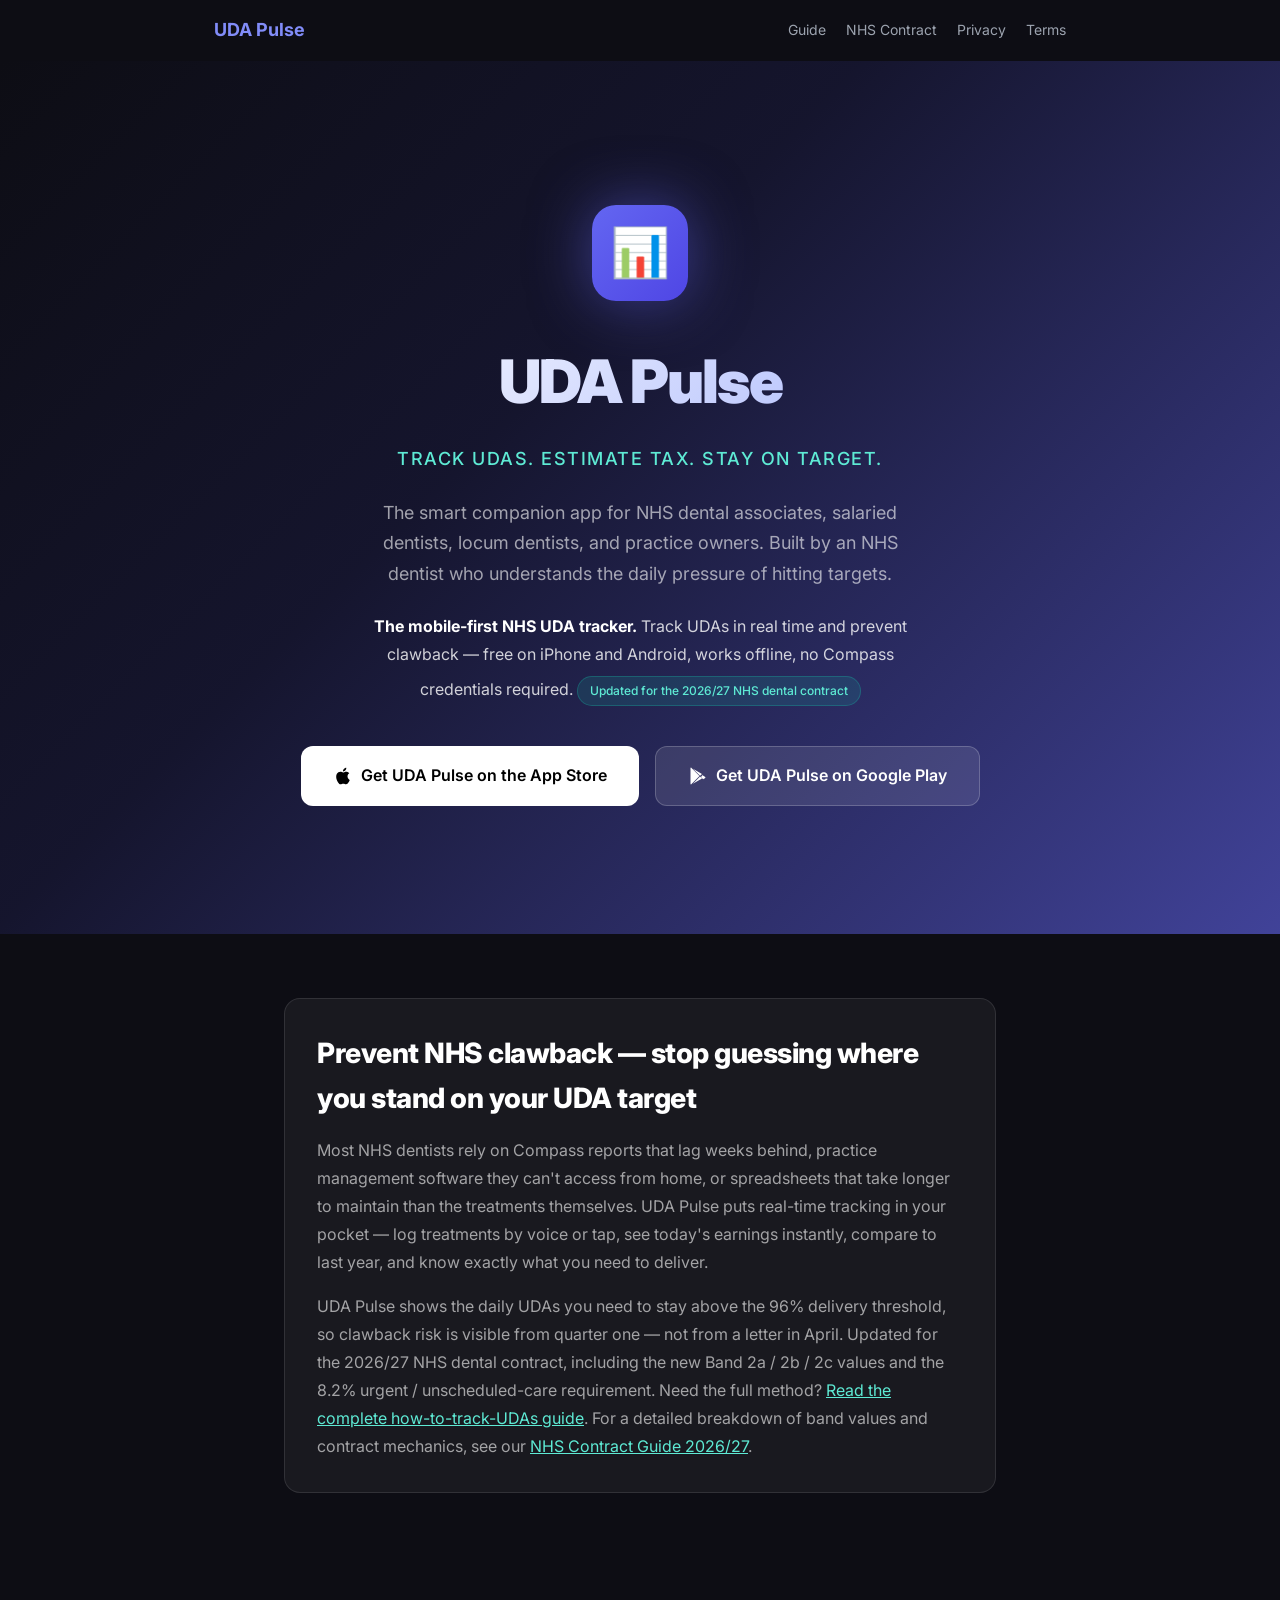
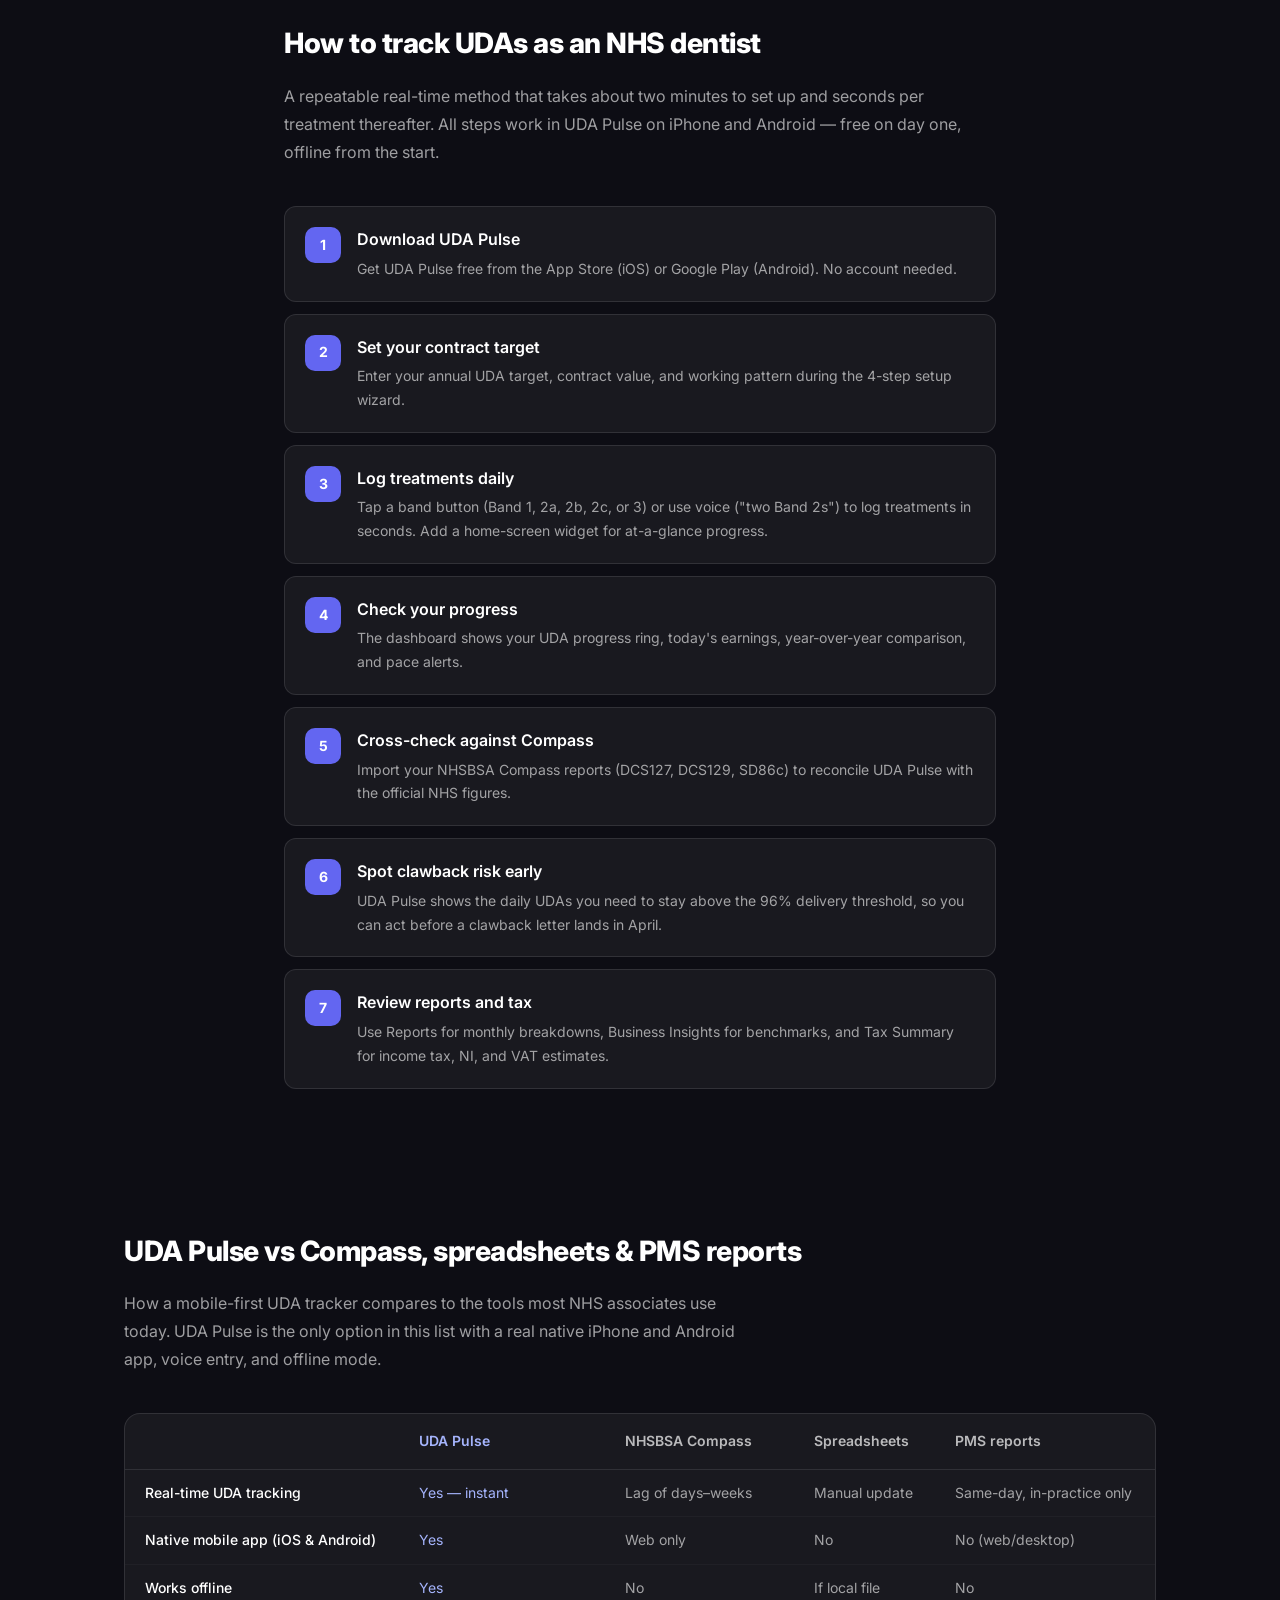
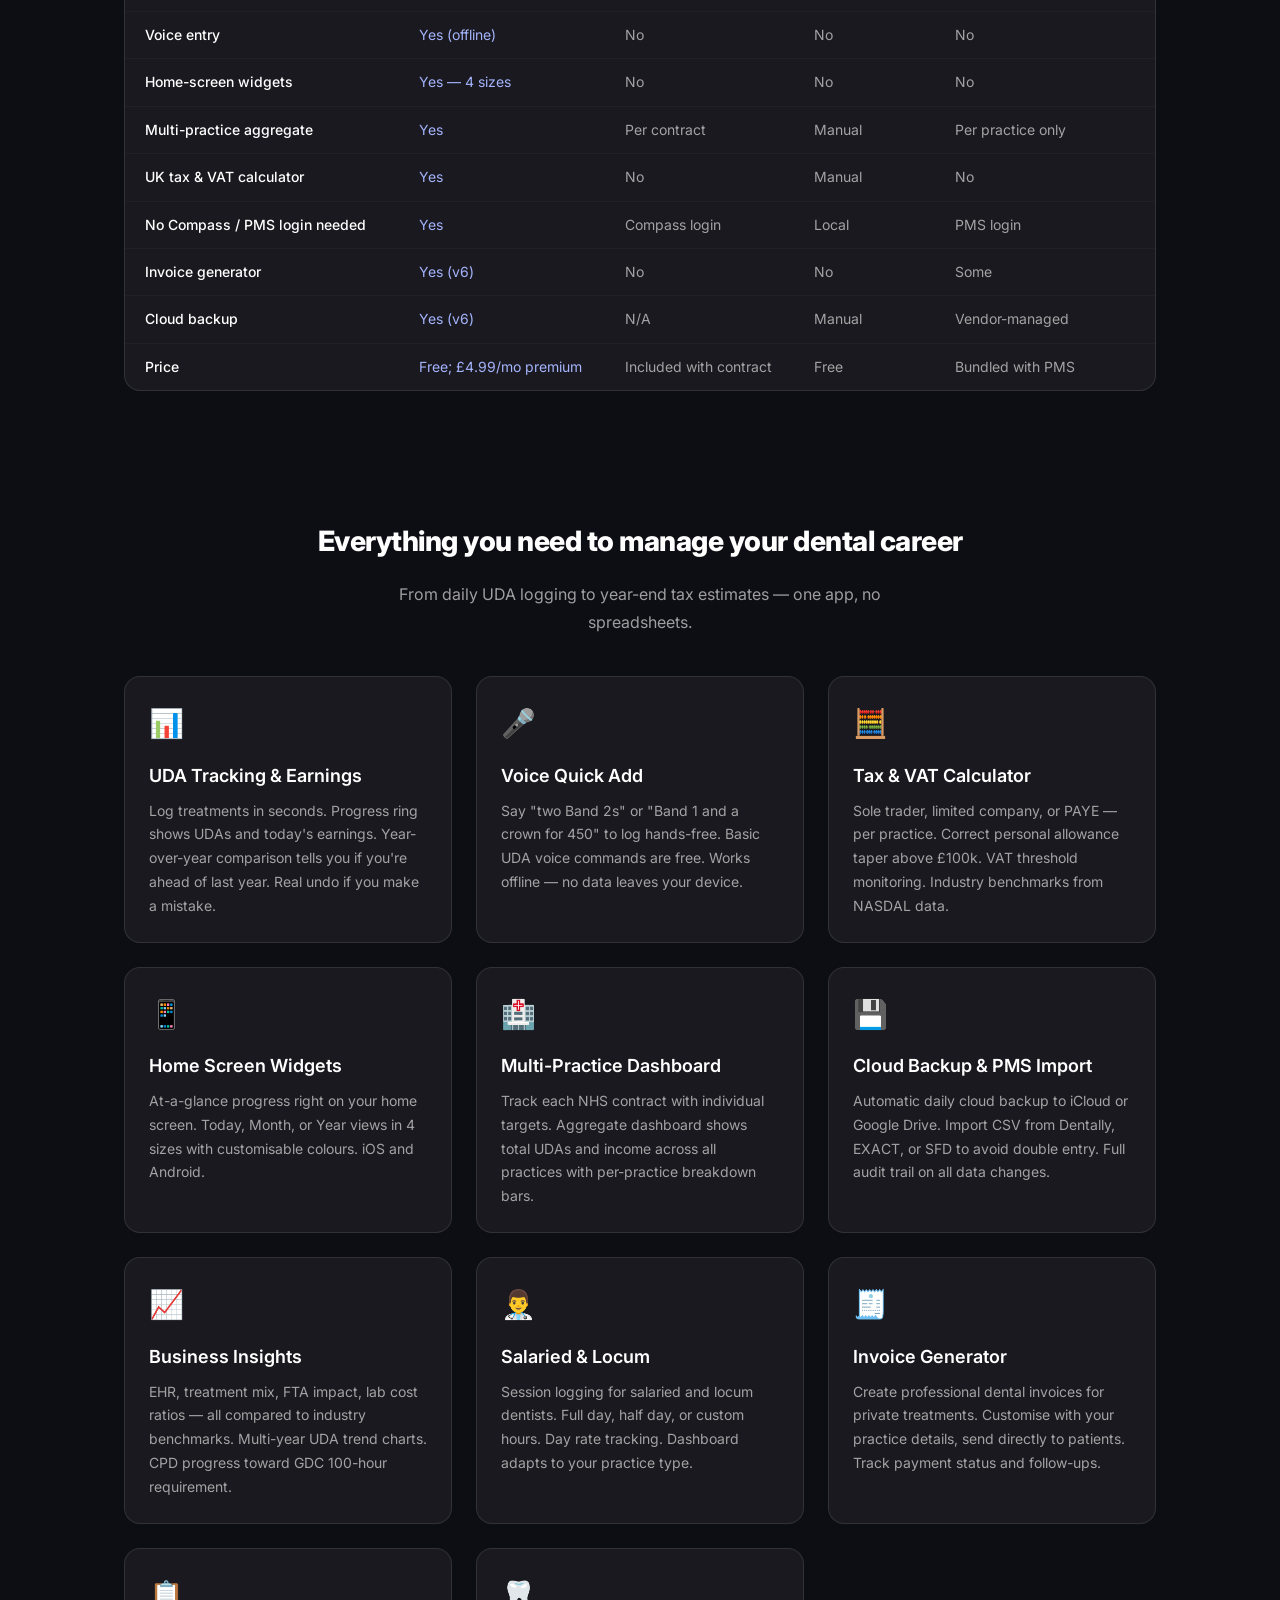
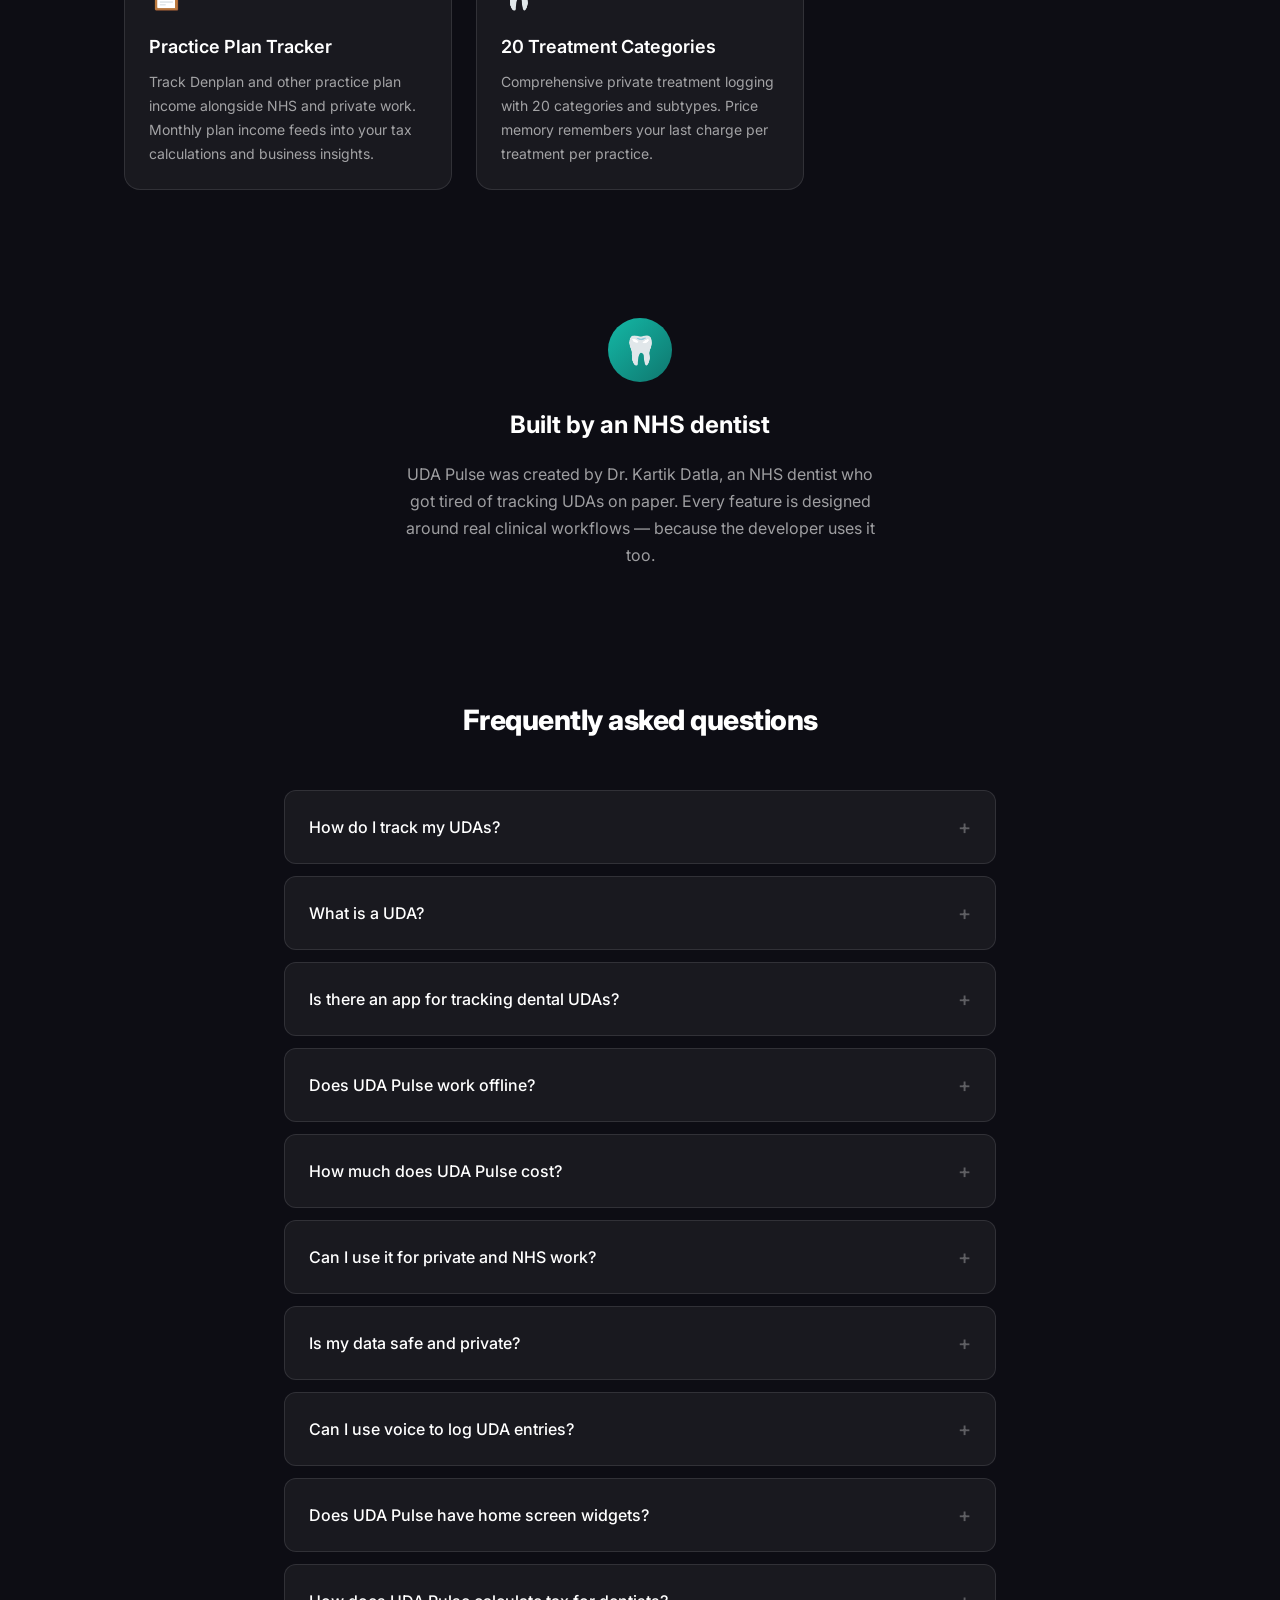
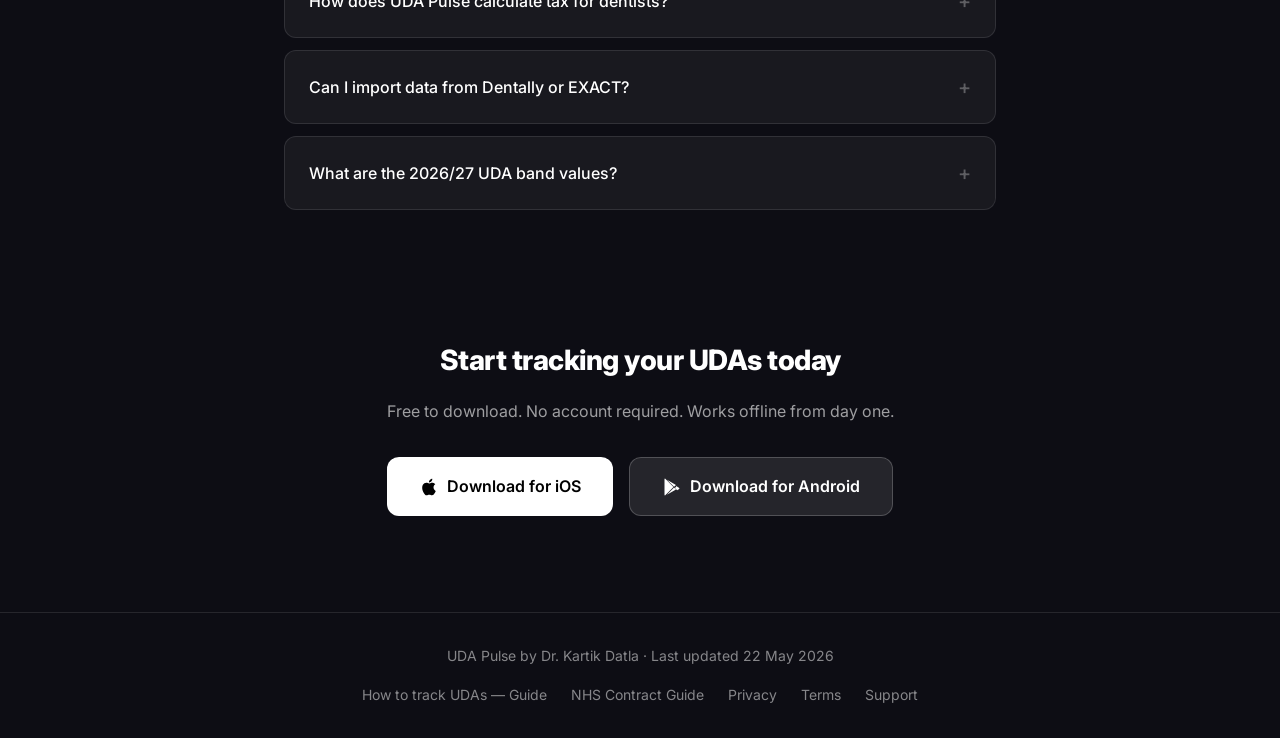
==== commit 503666d6: "feat: add NHS contract guide, navigation, and enhanced SEO NHS Contract Guide page with full 2026/27" ====
--- a/index.html
+++ b/index.html
@@ -266,6 +266,17 @@
 </script>
 </head>
 <body>
+  <!-- Site Navigation -->
+  <nav style="padding: 16px 24px; display: flex; align-items: center; justify-content: space-between; max-width: 900px; margin: 0 auto; flex-wrap: wrap; gap: 12px;">
+    <a href="/" style="color: #818cf8; text-decoration: none; font-weight: 700; font-size: 18px;">UDA Pulse</a>
+    <div style="display: flex; gap: 20px; font-size: 14px; flex-wrap: wrap;">
+      <a href="/guide/" style="color: #9ca3af; text-decoration: none;">Guide</a>
+      <a href="/nhs-contract-guide/" style="color: #9ca3af; text-decoration: none;">NHS Contract</a>
+      <a href="/privacy-policy/" style="color: #9ca3af; text-decoration: none;">Privacy</a>
+      <a href="/terms/" style="color: #9ca3af; text-decoration: none;">Terms</a>
+    </div>
+  </nav>
+
   <!-- Hero -->
   <section class="hero">
     <div class="hero-bg"></div>
@@ -317,6 +328,8 @@
           Band 2a / 2b / 2c values and the 8.2% urgent / unscheduled-care
           requirement. Need the full method?
           <a href="/guide/" style="text-decoration: underline;">Read the complete how-to-track-UDAs guide</a>.
+          For a detailed breakdown of band values and contract mechanics, see our
+          <a href="/nhs-contract-guide/" style="text-decoration: underline;">NHS Contract Guide 2026/27</a>.
         </p>
       </div>
     </div>
@@ -587,6 +600,7 @@
       </p>
       <nav aria-label="UDA Pulse links">
         <a href="/guide/">How to track UDAs — Guide</a>
+        <a href="/nhs-contract-guide/">NHS Contract Guide</a>
         <a href="/privacy-policy/">Privacy</a>
         <a href="/terms/">Terms</a>
         <a href="mailto:drkdatla@gmail.com">Support</a>
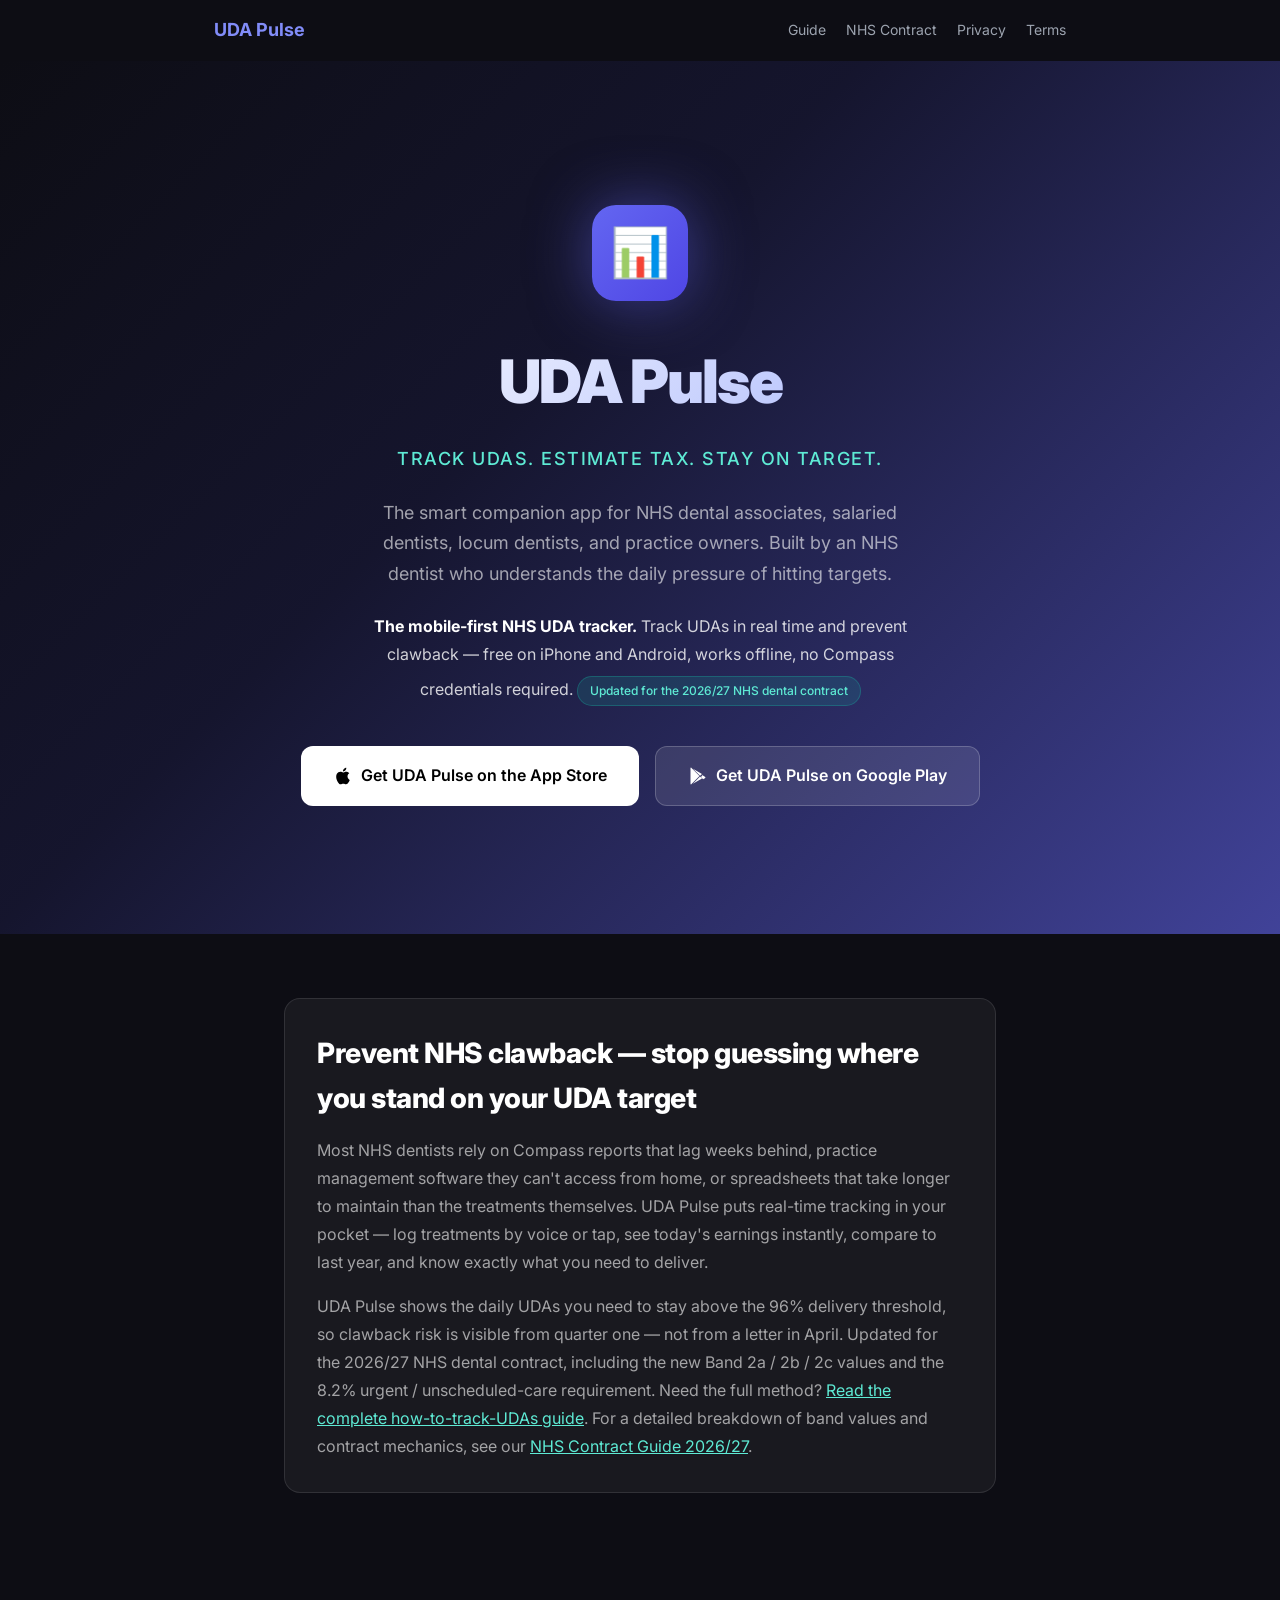
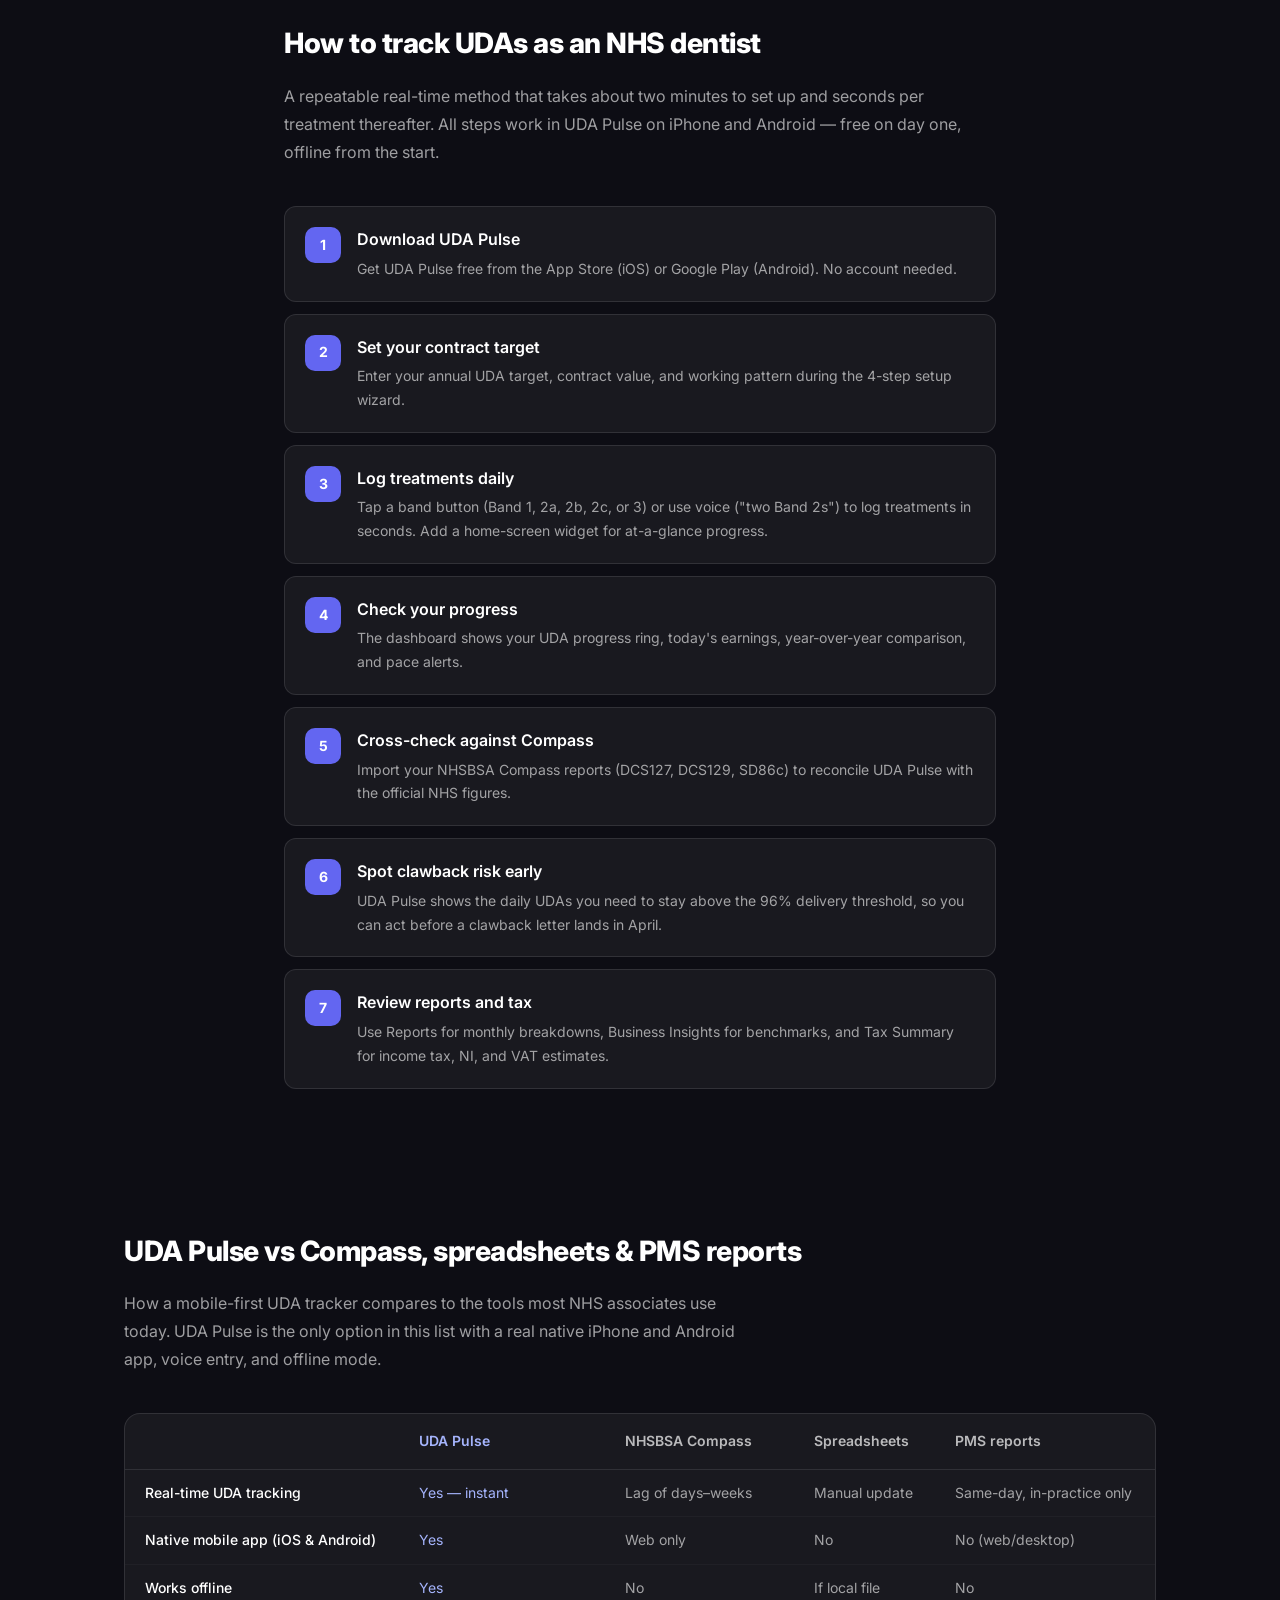
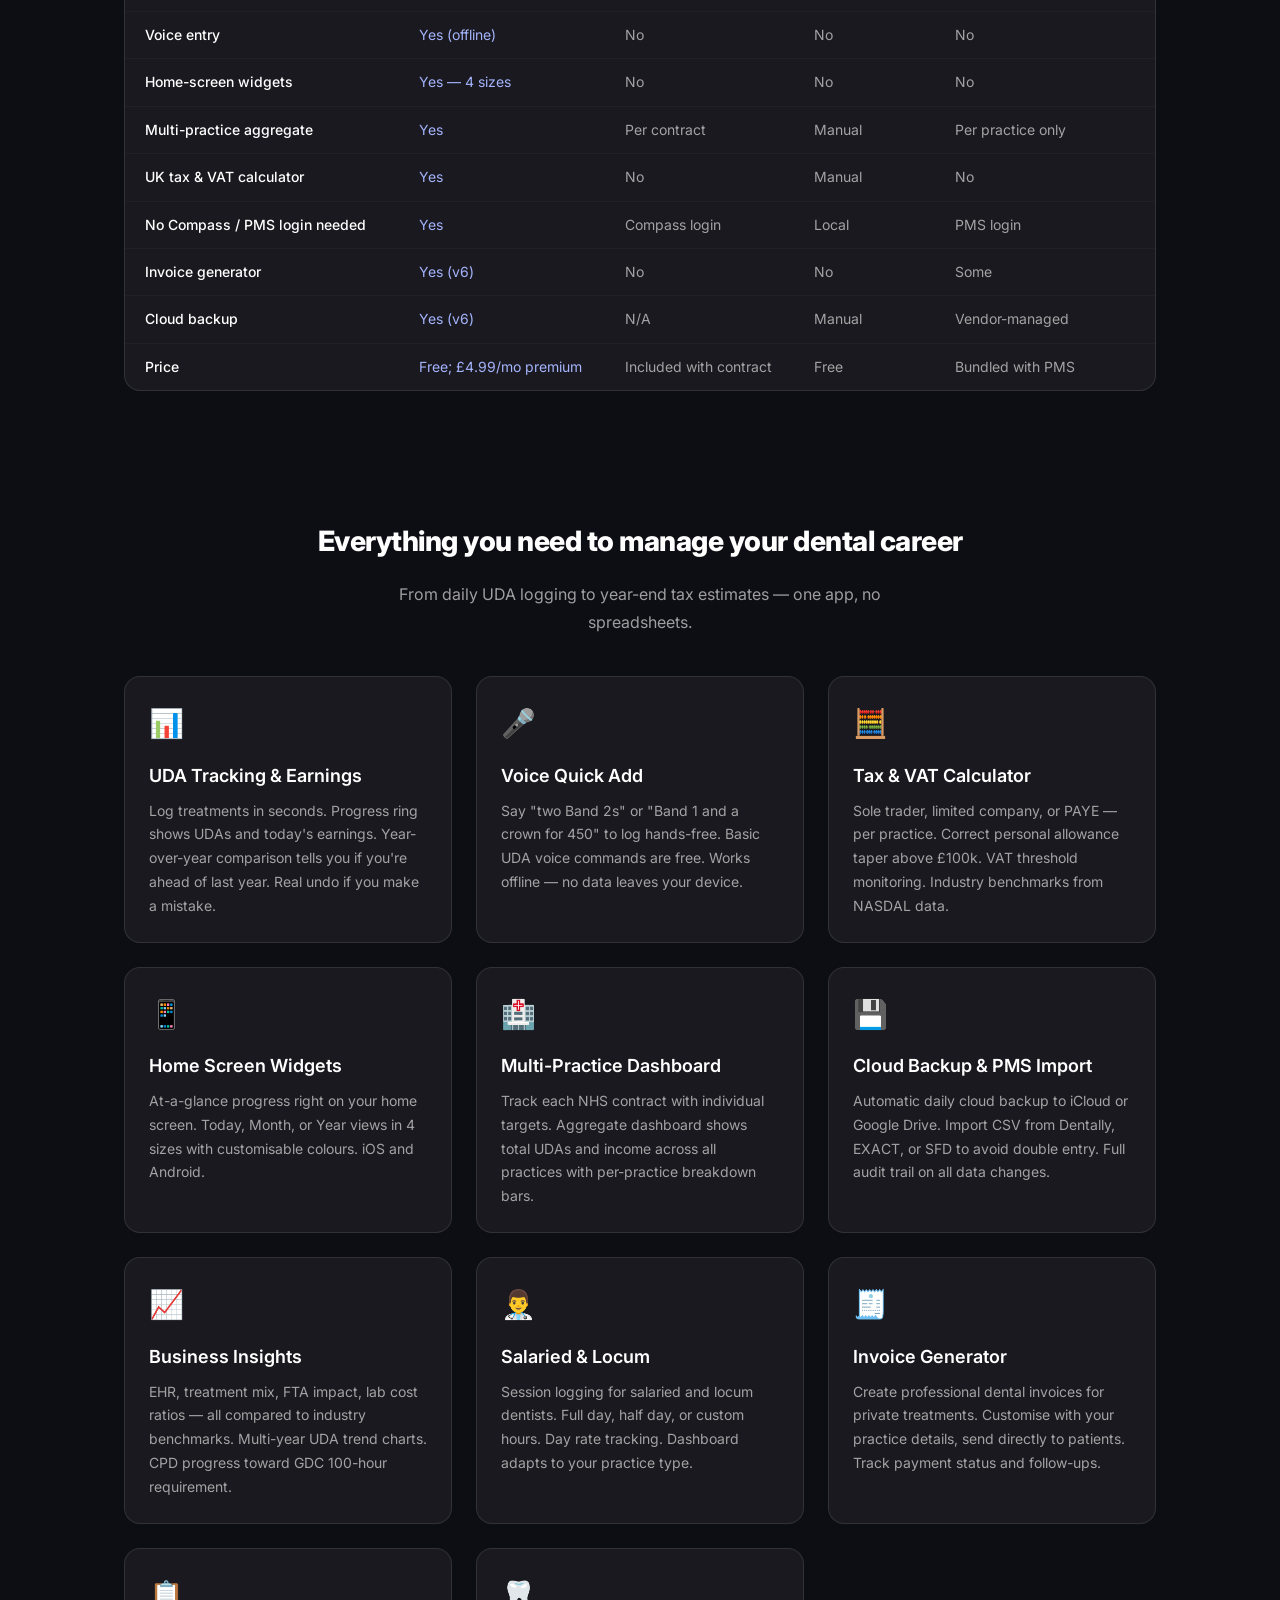
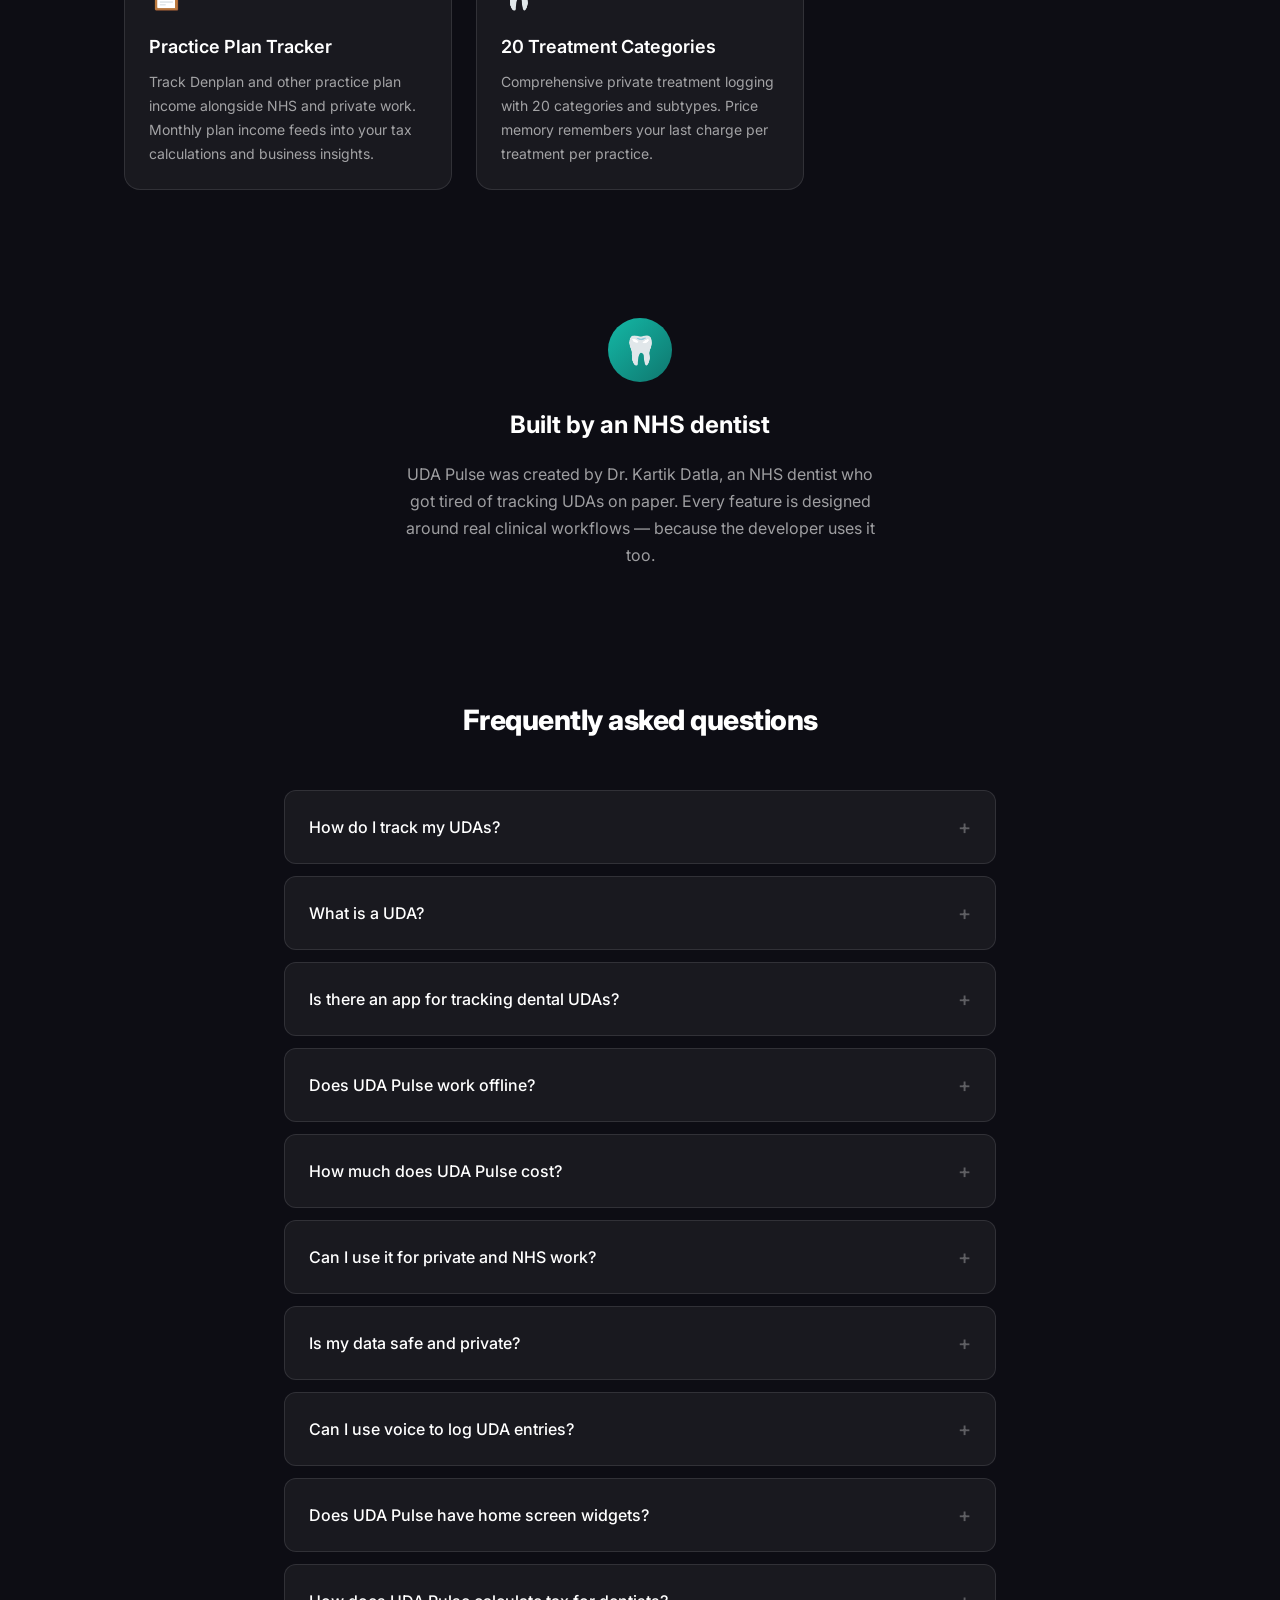
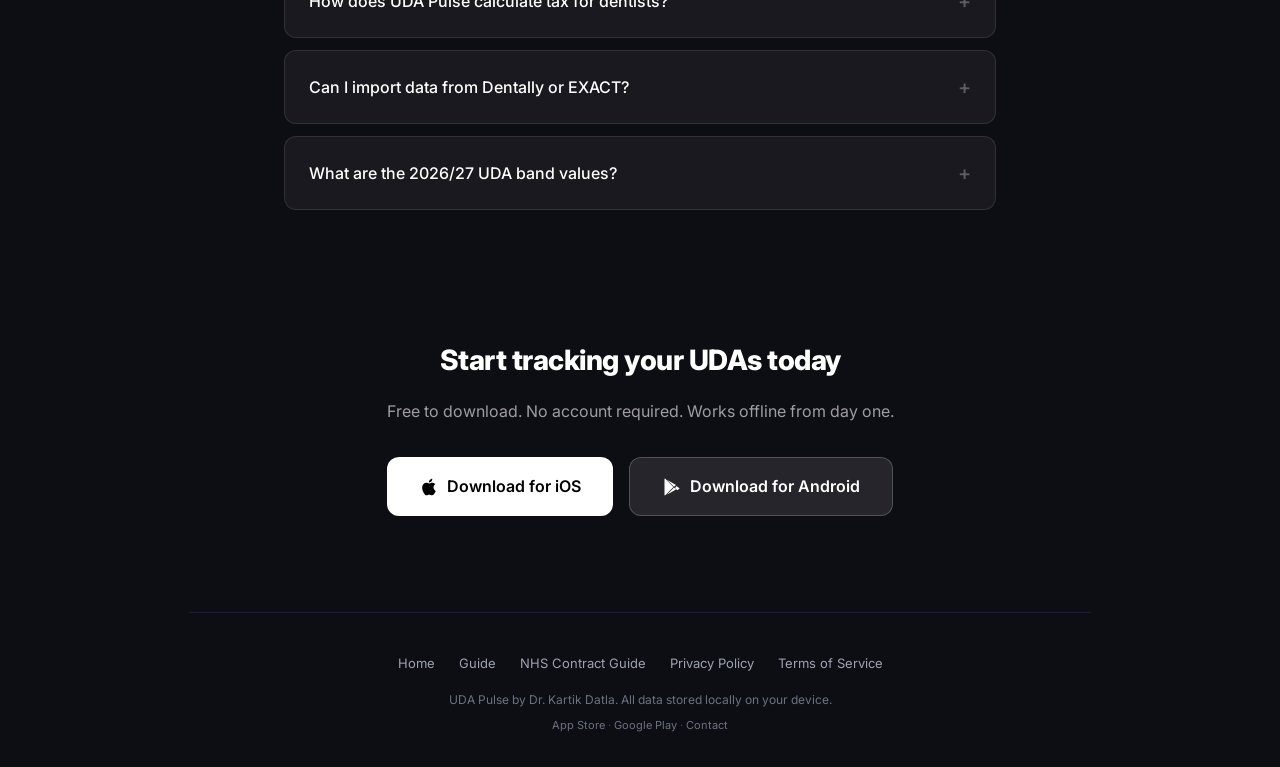
==== commit 933951dc: "feat: consistent navigation, enhanced SEO, and AI discoverability Consistent header nav and footer o" ====
--- a/index.html
+++ b/index.html
@@ -592,20 +592,20 @@
   </section>
 
   <!-- Footer -->
-  <footer class="site-footer">
-    <div class="inner">
-      <p>
-        UDA Pulse by Dr. Kartik Datla &middot;
-        <time datetime="2026-05-22">Last updated 22 May 2026</time>
-      </p>
-      <nav aria-label="UDA Pulse links">
-        <a href="/guide/">How to track UDAs — Guide</a>
-        <a href="/nhs-contract-guide/">NHS Contract Guide</a>
-        <a href="/privacy-policy/">Privacy</a>
-        <a href="/terms/">Terms</a>
-        <a href="mailto:drkdatla@gmail.com">Support</a>
-      </nav>
-    </div>
+  <footer style="padding: 40px 24px 32px; text-align: center; max-width: 900px; margin: 0 auto; border-top: 1px solid #1e1e3a;">
+    <div style="display: flex; justify-content: center; gap: 24px; flex-wrap: wrap; margin-bottom: 16px; font-size: 13px;">
+      <a href="/" style="color: #9ca3af; text-decoration: none;">Home</a>
+      <a href="/guide/" style="color: #9ca3af; text-decoration: none;">Guide</a>
+      <a href="/nhs-contract-guide/" style="color: #9ca3af; text-decoration: none;">NHS Contract Guide</a>
+      <a href="/privacy-policy/" style="color: #9ca3af; text-decoration: none;">Privacy Policy</a>
+      <a href="/terms/" style="color: #9ca3af; text-decoration: none;">Terms of Service</a>
+    </div>
+    <p style="color: #6b7280; font-size: 12px; margin: 0;">UDA Pulse by Dr. Kartik Datla. All data stored locally on your device.</p>
+    <p style="color: #4b5563; font-size: 11px; margin: 8px 0 0;">
+      <a href="https://apps.apple.com/us/app/uda-pulse/id6757474721" style="color: #6b7280; text-decoration: none;">App Store</a> ·
+      <a href="https://play.google.com/store/apps/details?id=com.kartikdatla.udapulse" style="color: #6b7280; text-decoration: none;">Google Play</a> ·
+      <a href="mailto:drkdatla@gmail.com" style="color: #6b7280; text-decoration: none;">Contact</a>
+    </p>
   </footer>
 </body>
 </html>
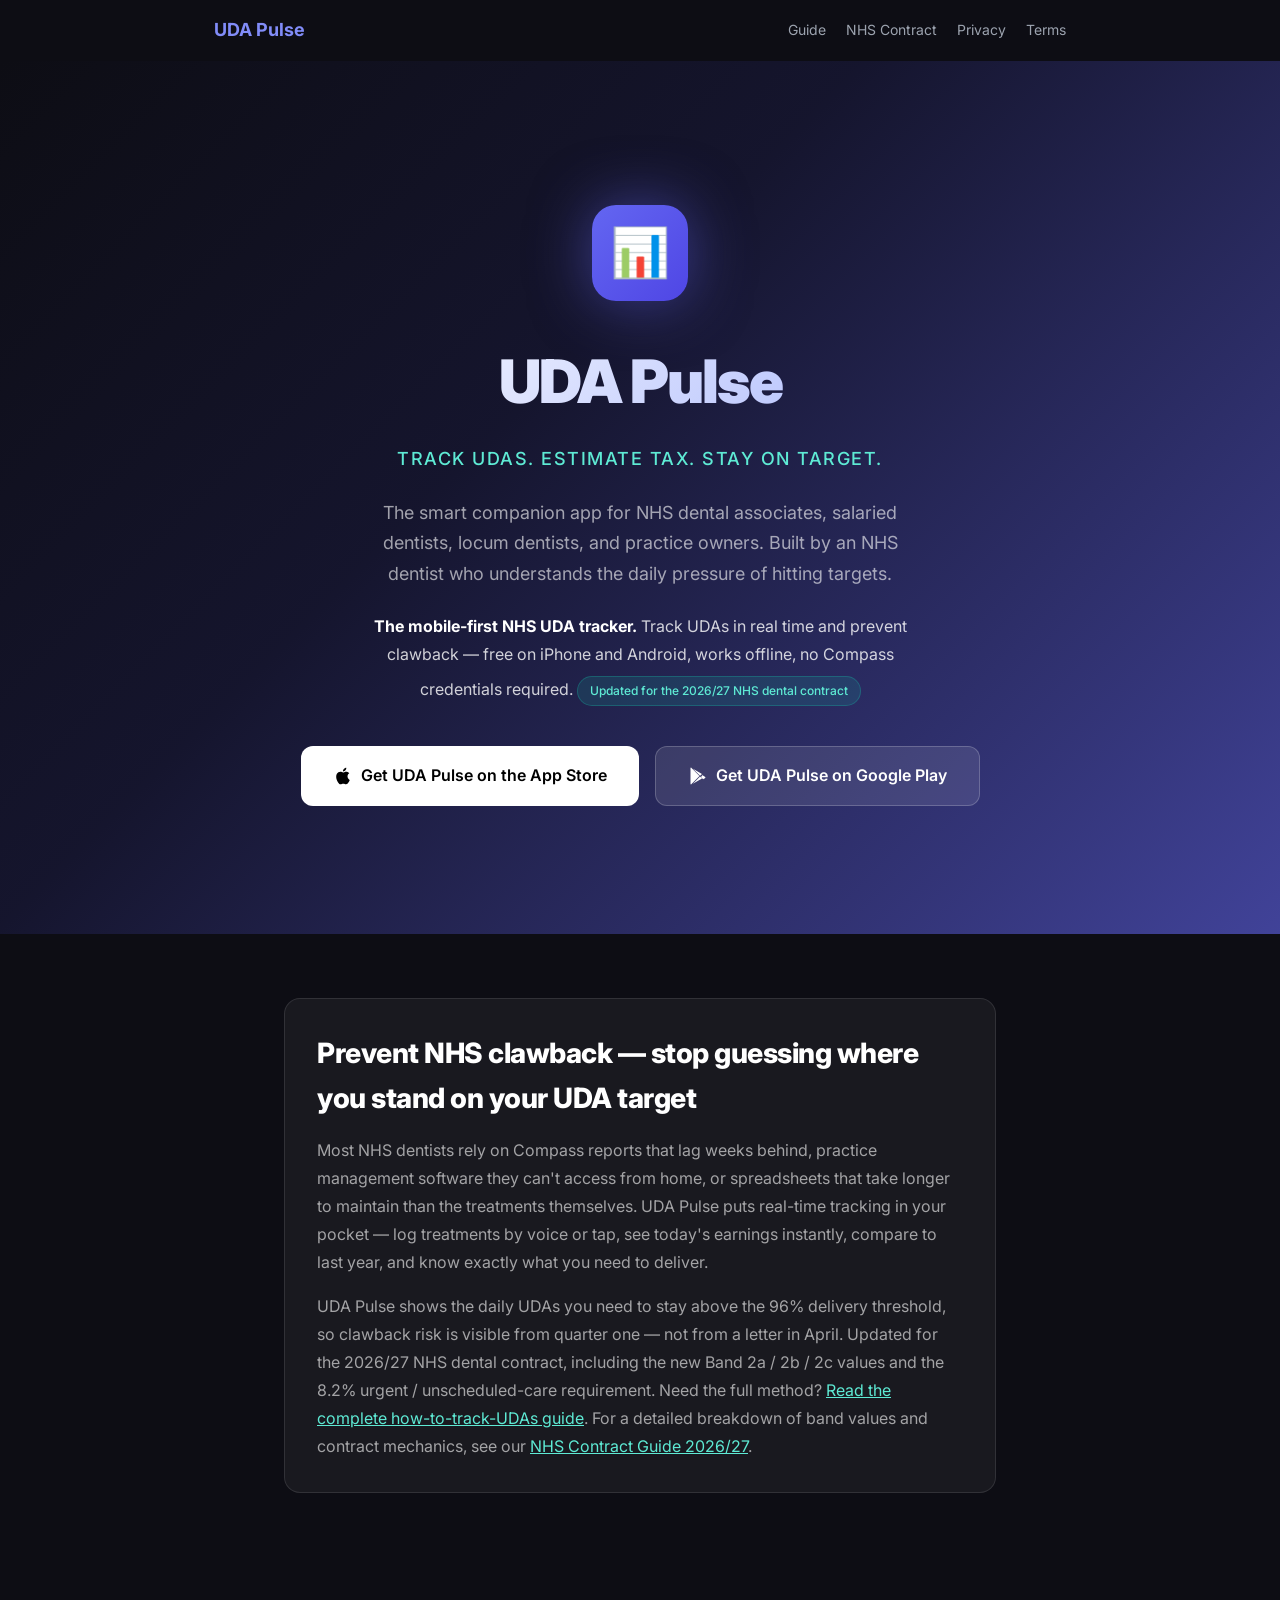
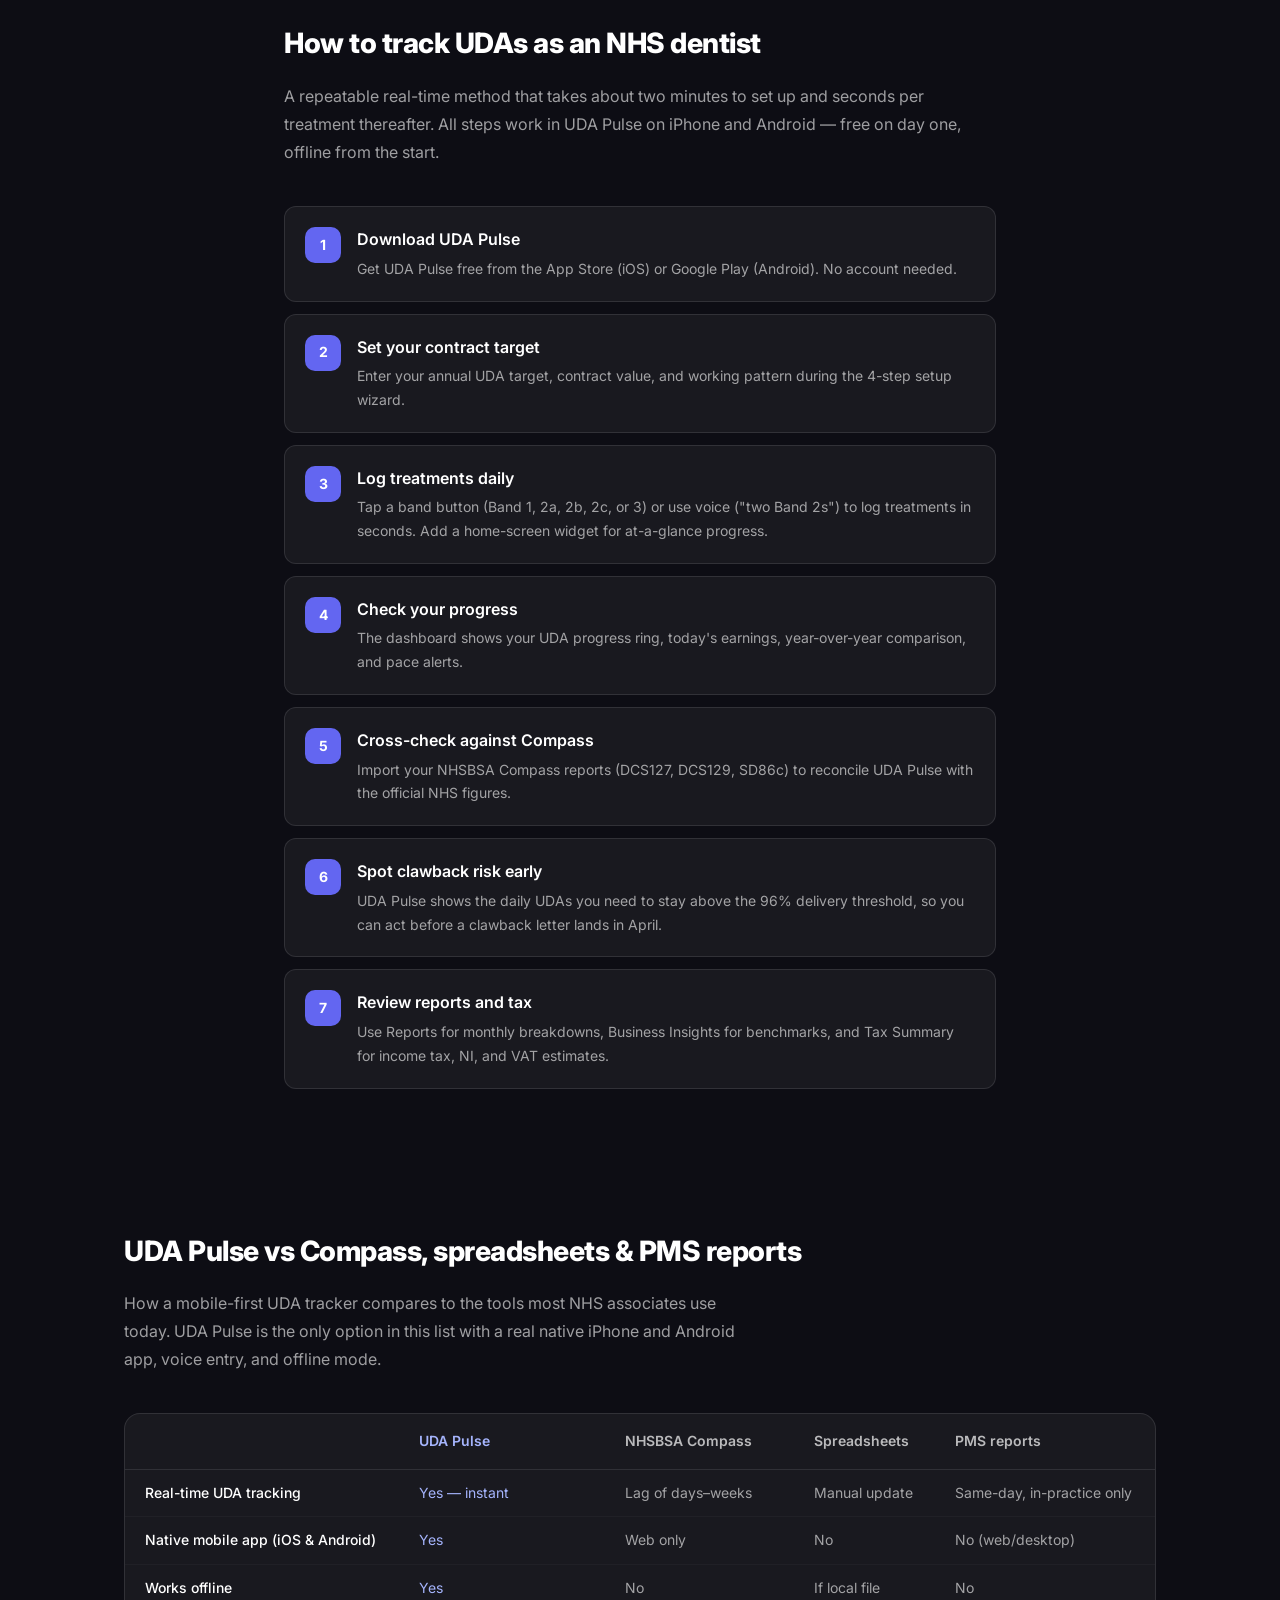
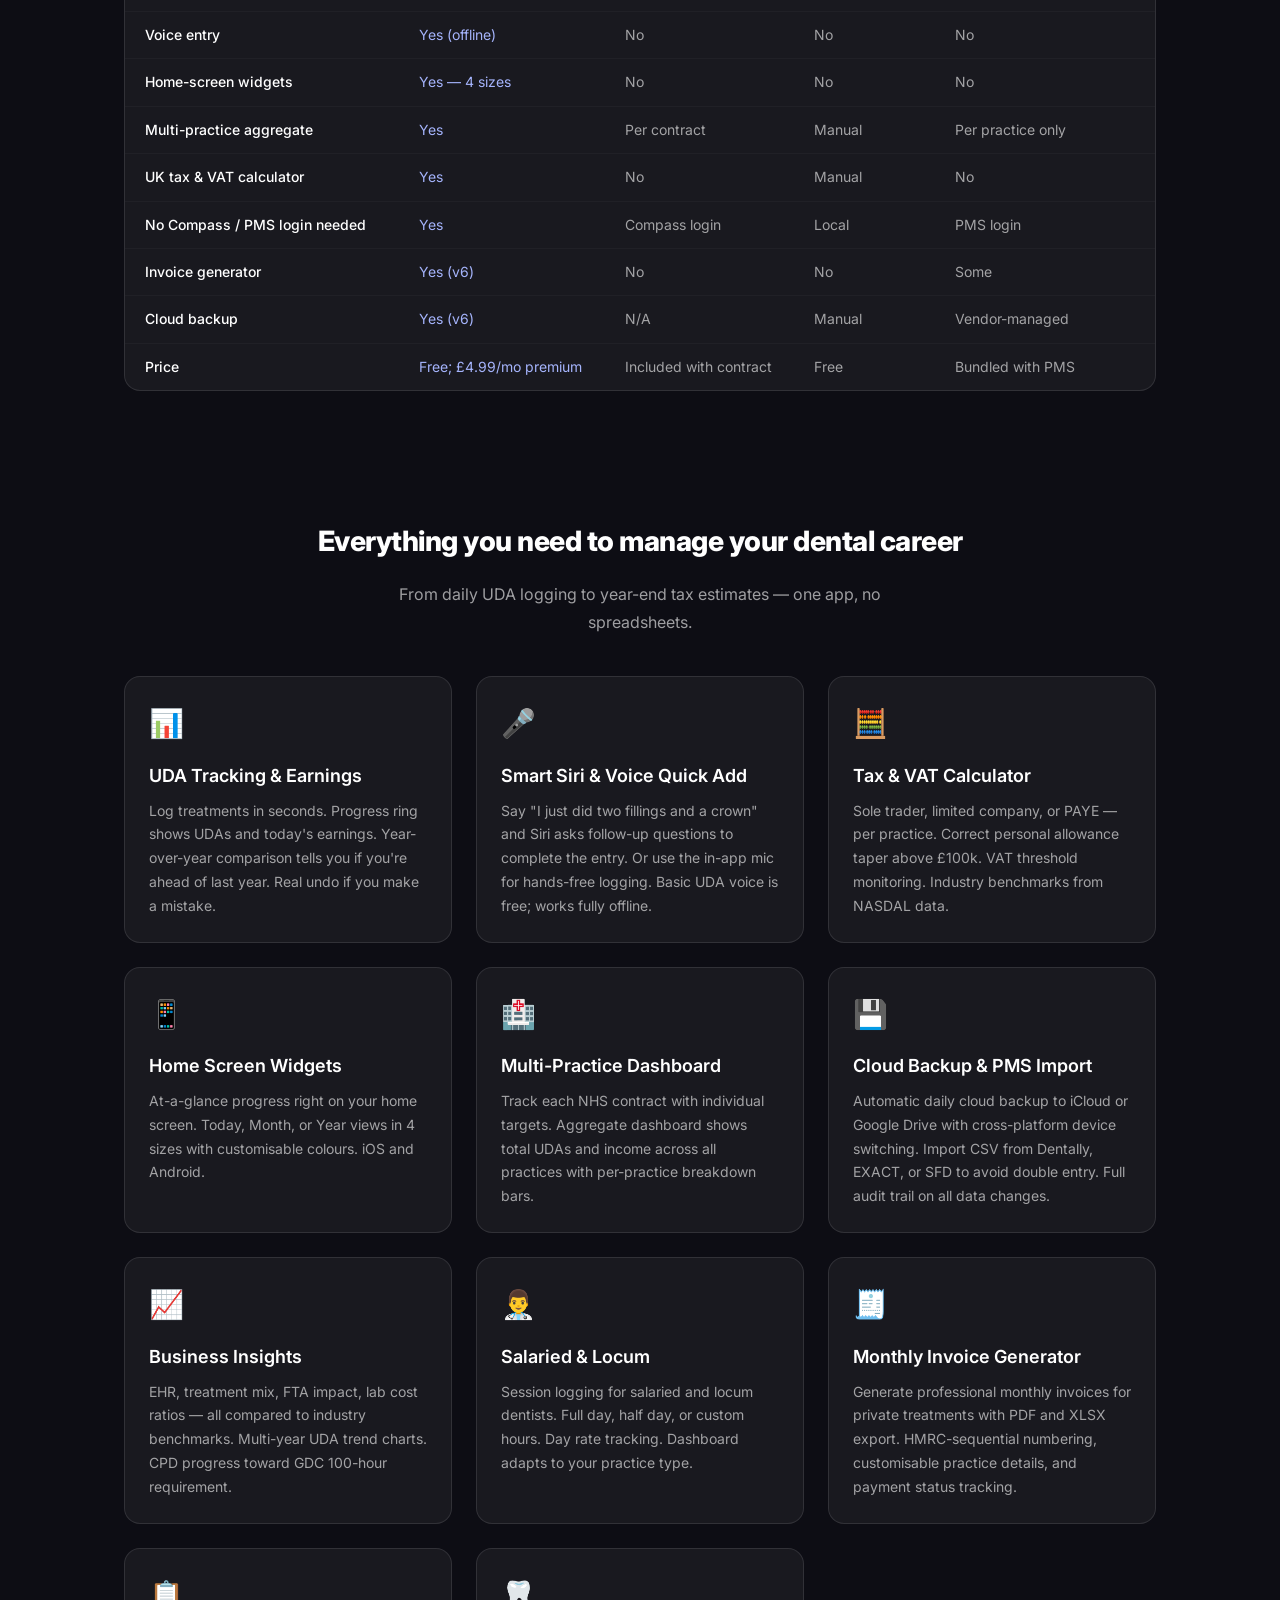
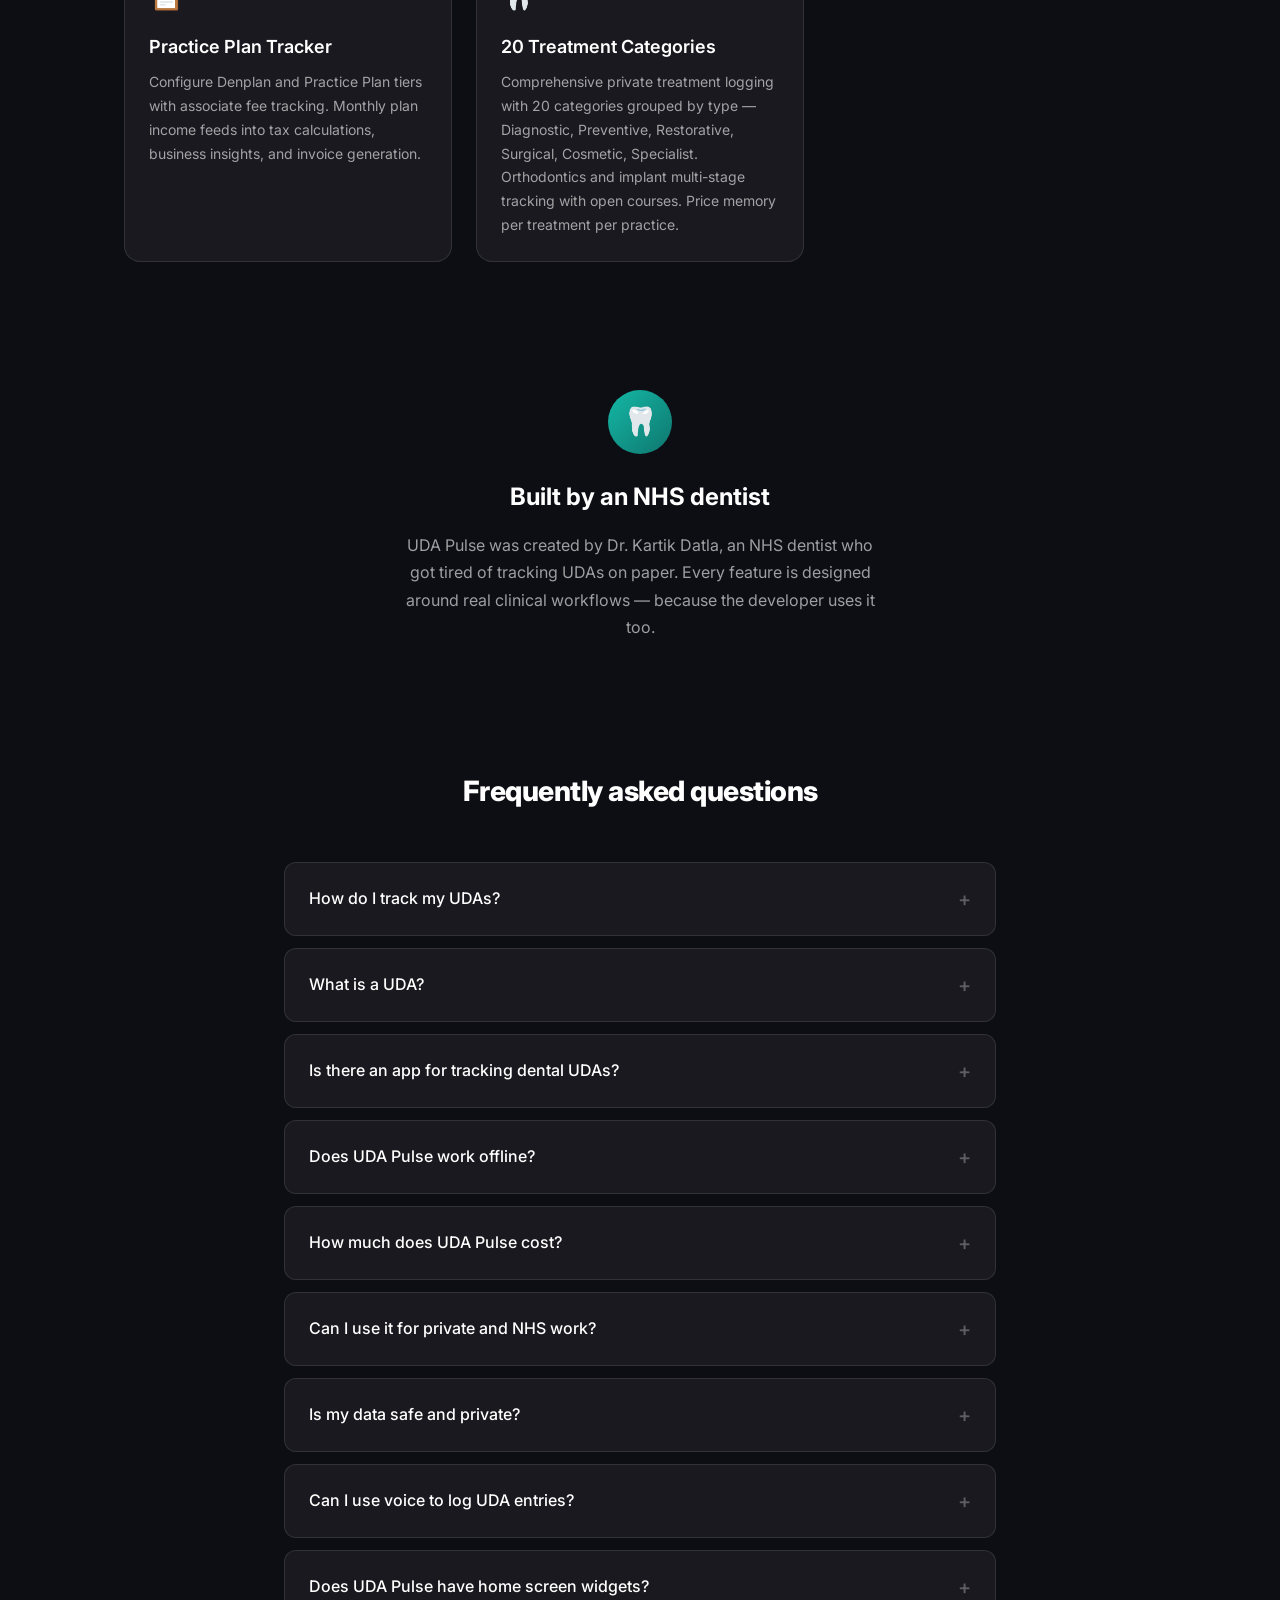
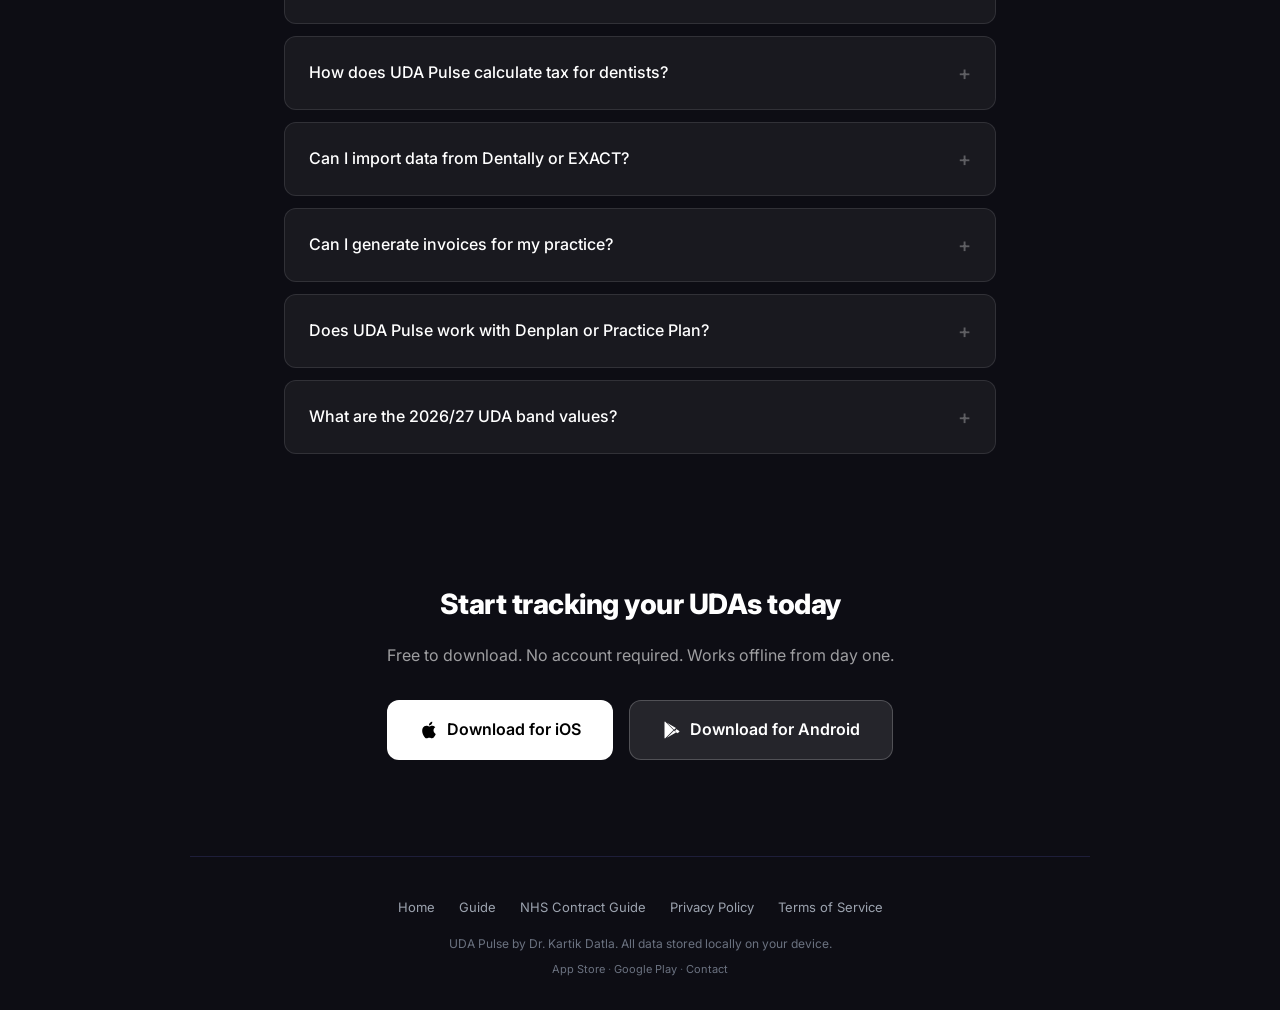
==== commit d150fab0: "feat: update website with v6.0.0 features Added: invoice generator, practice plan tiers, 20 categori" ====
--- a/index.html
+++ b/index.html
@@ -5,8 +5,8 @@
 <meta name="viewport" content="width=device-width, initial-scale=1.0">
 <title>UDA Tracker for NHS Dentists — Track UDAs, Prevent Clawback | UDA Pulse</title>
 <meta name="description" content="The free mobile-first UDA tracker for NHS dentists. Track UDAs in real time, prevent clawback, log treatments by voice, and estimate tax. iPhone & Android. Updated for the 2026/27 NHS dental contract.">
-<meta name="keywords" content="UDA tracker, UDA tracker app, NHS UDA tracker, how to track UDAs, track UDAs, UDA tracking app, NHS dentist app, NHS UDA target tracker, dental UDA app, NHS clawback calculator, prevent UDA clawback, Compass UDA tracker, NHSBSA Compass, FP17 tracker, Units of Dental Activity, dental activity tracker, UDA calculator, NHS dental contract 2026, Band 2a Band 2b Band 2c UDA, dentist income tracker, locum dentist app, salaried dentist app, dental tax calculator UK, dentist voice entry, dental practice management, dentist tax estimation, dental CPD tracker, dental mileage tracker, dentist widget iOS Android, NASDAL benchmarks dental, Dentally EXACT import, dental invoice generator, practice plan tracker, Denplan tracker, dental cloud backup">
-<link rel="canonical" href="https://udapulse.co.uk">
+<meta name="keywords" content="UDA tracker, UDA tracker app, NHS UDA tracker, how to track UDAs, track UDAs, UDA tracking app, NHS dentist app, NHS UDA target tracker, dental UDA app, NHS clawback calculator, prevent UDA clawback, Compass UDA tracker, NHSBSA Compass, FP17 tracker, Units of Dental Activity, dental activity tracker, UDA calculator, NHS dental contract 2026, Band 2a Band 2b Band 2c UDA, dentist income tracker, locum dentist app, salaried dentist app, dental tax calculator UK, dentist voice entry, dental practice management, dentist tax estimation, dental CPD tracker, dental mileage tracker, dentist widget iOS Android, NASDAL benchmarks dental, Dentally EXACT import, dental invoice generator, practice plan tracker, Denplan tracker, dental cloud backup, conversational Siri dental">
+<link rel="canonical" href="https://udapulse.co.uk/">
 
 <!-- Open Graph -->
 <meta property="og:title" content="UDA Tracker for NHS Dentists — Track UDAs, Prevent Clawback | UDA Pulse">
@@ -59,10 +59,11 @@
     "NHSBSA Compass report import",
     "Salaried and locum session logging",
     "Offline-first with local data storage",
-    "Dental invoice generator",
-    "Practice plan tracker (Denplan etc)",
-    "20 private treatment categories",
-    "Cloud backup and restore"
+    "Monthly invoice generation with PDF and XLSX export",
+    "Practice plan integration (Denplan, Practice Plan) with tier-based fee tracking",
+    "20 private treatment categories with orthodontics and implant stage tracking",
+    "Conversational Siri — speak naturally to log treatments",
+    "Cloud backup with cross-platform device switching"
   ]
 }
 </script>
@@ -236,6 +237,22 @@
     },
     {
       "@type": "Question",
+      "name": "Can I generate invoices for my practice?",
+      "acceptedAnswer": {
+        "@type": "Answer",
+        "text": "Yes. UDA Pulse generates monthly invoices for your private treatments with PDF and XLSX export. Invoices use HMRC-sequential numbering and can be customised with your practice name, address, and logo. Payment status tracking lets you mark invoices as paid, outstanding, or overdue."
+      }
+    },
+    {
+      "@type": "Question",
+      "name": "Does UDA Pulse work with Denplan or Practice Plan?",
+      "acceptedAnswer": {
+        "@type": "Answer",
+        "text": "Yes. Configure your Denplan or Practice Plan tiers with the number of registered patients per tier and your associate fee percentage. UDA Pulse calculates your monthly practice plan income, feeds it into your overall earnings and tax estimates, and includes it in invoice generation."
+      }
+    },
+    {
+      "@type": "Question",
       "name": "What are the 2026/27 UDA band values?",
       "acceptedAnswer": {
         "@type": "Answer",
@@ -451,8 +468,8 @@
         </div>
         <div class="feature-card">
           <div class="icon">🎤</div>
-          <h3>Voice Quick Add</h3>
-          <p>Say "two Band 2s" or "Band 1 and a crown for 450" to log hands-free. Basic UDA voice commands are free. Works offline — no data leaves your device.</p>
+          <h3>Smart Siri & Voice Quick Add</h3>
+          <p>Say "I just did two fillings and a crown" and Siri asks follow-up questions to complete the entry. Or use the in-app mic for hands-free logging. Basic UDA voice is free; works fully offline.</p>
         </div>
         <div class="feature-card">
           <div class="icon">🧮</div>
@@ -472,7 +489,7 @@
         <div class="feature-card">
           <div class="icon">💾</div>
           <h3>Cloud Backup & PMS Import</h3>
-          <p>Automatic daily cloud backup to iCloud or Google Drive. Import CSV from Dentally, EXACT, or SFD to avoid double entry. Full audit trail on all data changes.</p>
+          <p>Automatic daily cloud backup to iCloud or Google Drive with cross-platform device switching. Import CSV from Dentally, EXACT, or SFD to avoid double entry. Full audit trail on all data changes.</p>
         </div>
         <div class="feature-card">
           <div class="icon">📈</div>
@@ -486,18 +503,18 @@
         </div>
         <div class="feature-card">
           <div class="icon">🧾</div>
-          <h3>Invoice Generator</h3>
-          <p>Create professional dental invoices for private treatments. Customise with your practice details, send directly to patients. Track payment status and follow-ups.</p>
+          <h3>Monthly Invoice Generator</h3>
+          <p>Generate professional monthly invoices for private treatments with PDF and XLSX export. HMRC-sequential numbering, customisable practice details, and payment status tracking.</p>
         </div>
         <div class="feature-card">
           <div class="icon">📋</div>
           <h3>Practice Plan Tracker</h3>
-          <p>Track Denplan and other practice plan income alongside NHS and private work. Monthly plan income feeds into your tax calculations and business insights.</p>
+          <p>Configure Denplan and Practice Plan tiers with associate fee tracking. Monthly plan income feeds into tax calculations, business insights, and invoice generation.</p>
         </div>
         <div class="feature-card">
           <div class="icon">🦷</div>
           <h3>20 Treatment Categories</h3>
-          <p>Comprehensive private treatment logging with 20 categories and subtypes. Price memory remembers your last charge per treatment per practice.</p>
+          <p>Comprehensive private treatment logging with 20 categories grouped by type — Diagnostic, Preventive, Restorative, Surgical, Cosmetic, Specialist. Orthodontics and implant multi-stage tracking with open courses. Price memory per treatment per practice.</p>
         </div>
       </div>
     </div>
@@ -562,6 +579,14 @@
         <details>
           <summary>Can I import data from Dentally or EXACT?</summary>
           <div class="faq-answer">Yes. UDA Pulse can import CSV exports from Dentally, EXACT (Software of Excellence), and SFD (Software for Dentists). The parser auto-detects the format from column headers and maps Band, Date, Patient, and Amount fields automatically. This eliminates the need to re-enter data that already exists in your practice management system.</div>
+        </details>
+        <details>
+          <summary>Can I generate invoices for my practice?</summary>
+          <div class="faq-answer">Yes. UDA Pulse generates monthly invoices for your private treatments with PDF and XLSX export. Invoices use HMRC-sequential numbering and can be customised with your practice name, address, and logo. Payment status tracking lets you mark invoices as paid, outstanding, or overdue.</div>
+        </details>
+        <details>
+          <summary>Does UDA Pulse work with Denplan or Practice Plan?</summary>
+          <div class="faq-answer">Yes. Configure your Denplan or Practice Plan tiers with the number of registered patients per tier and your associate fee percentage. UDA Pulse calculates your monthly practice plan income, feeds it into your overall earnings and tax estimates, and includes it in invoice generation.</div>
         </details>
         <details>
           <summary>What are the 2026/27 UDA band values?</summary>
